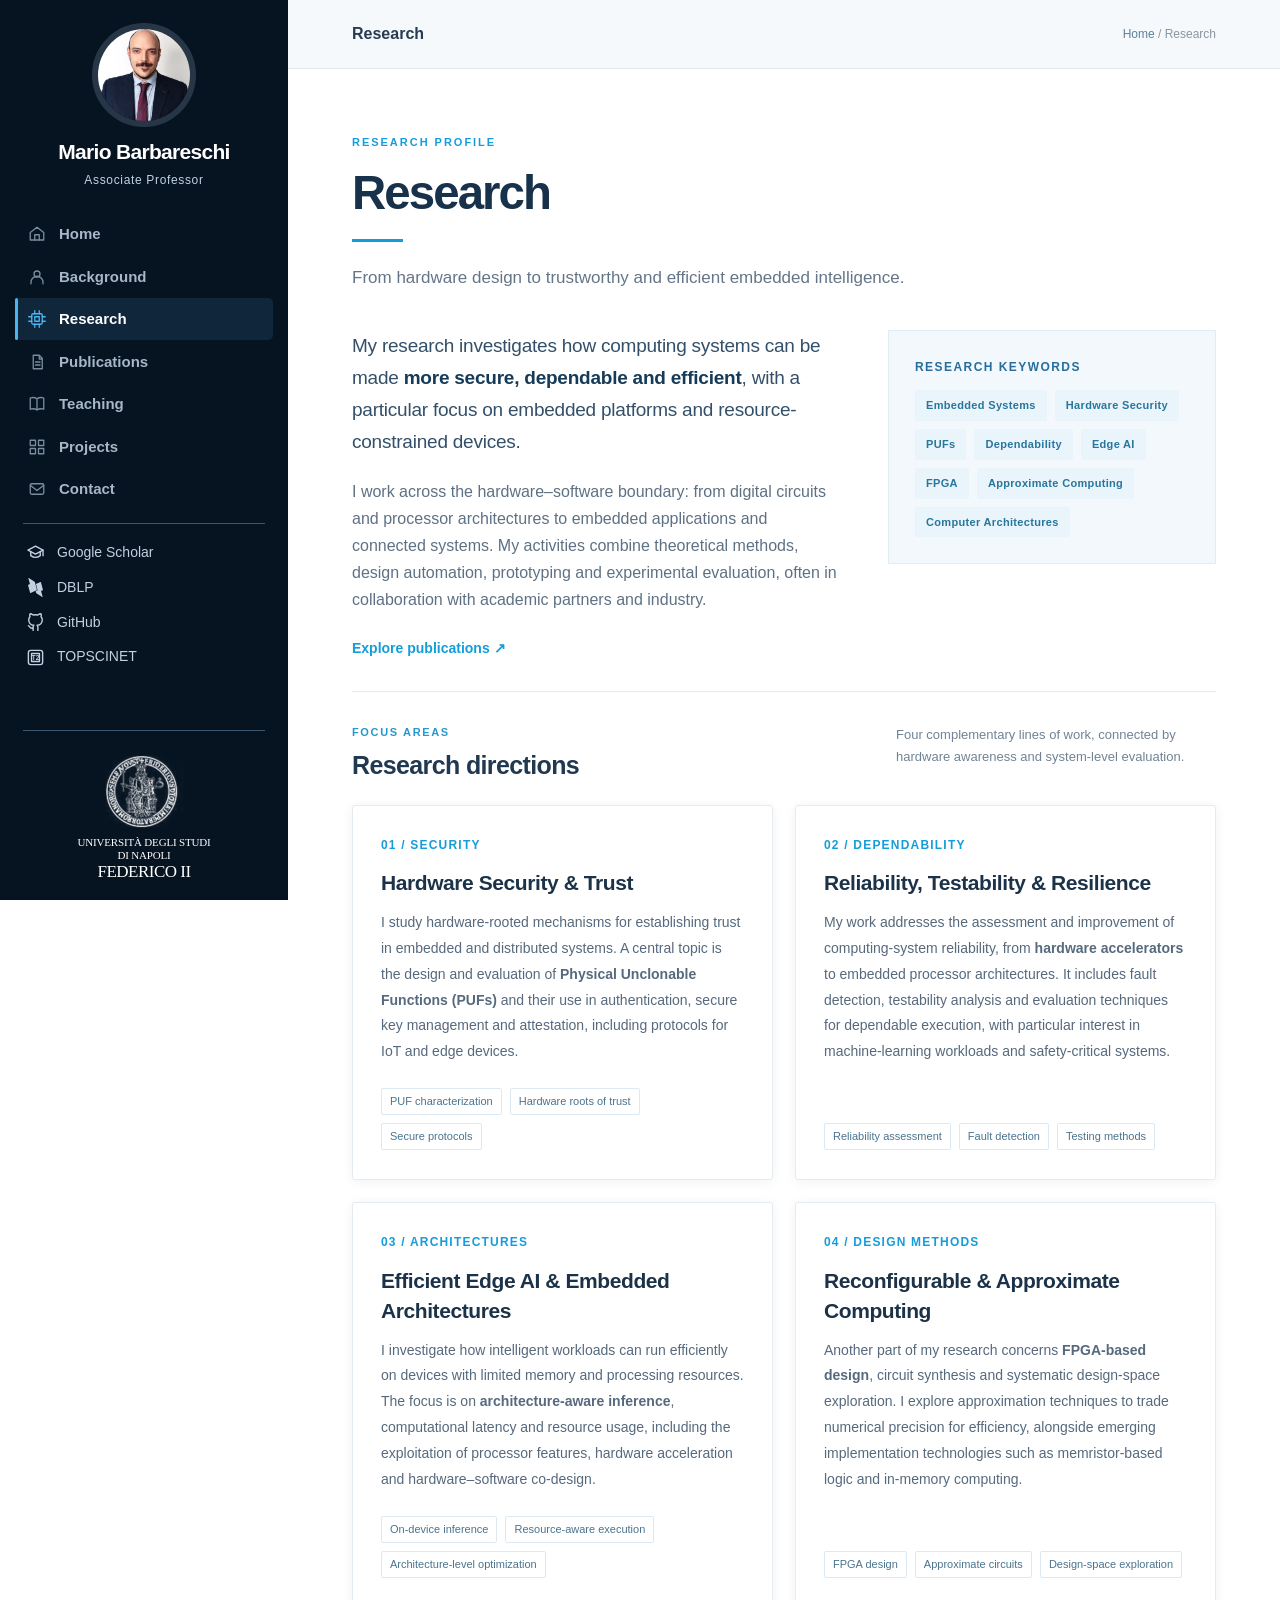
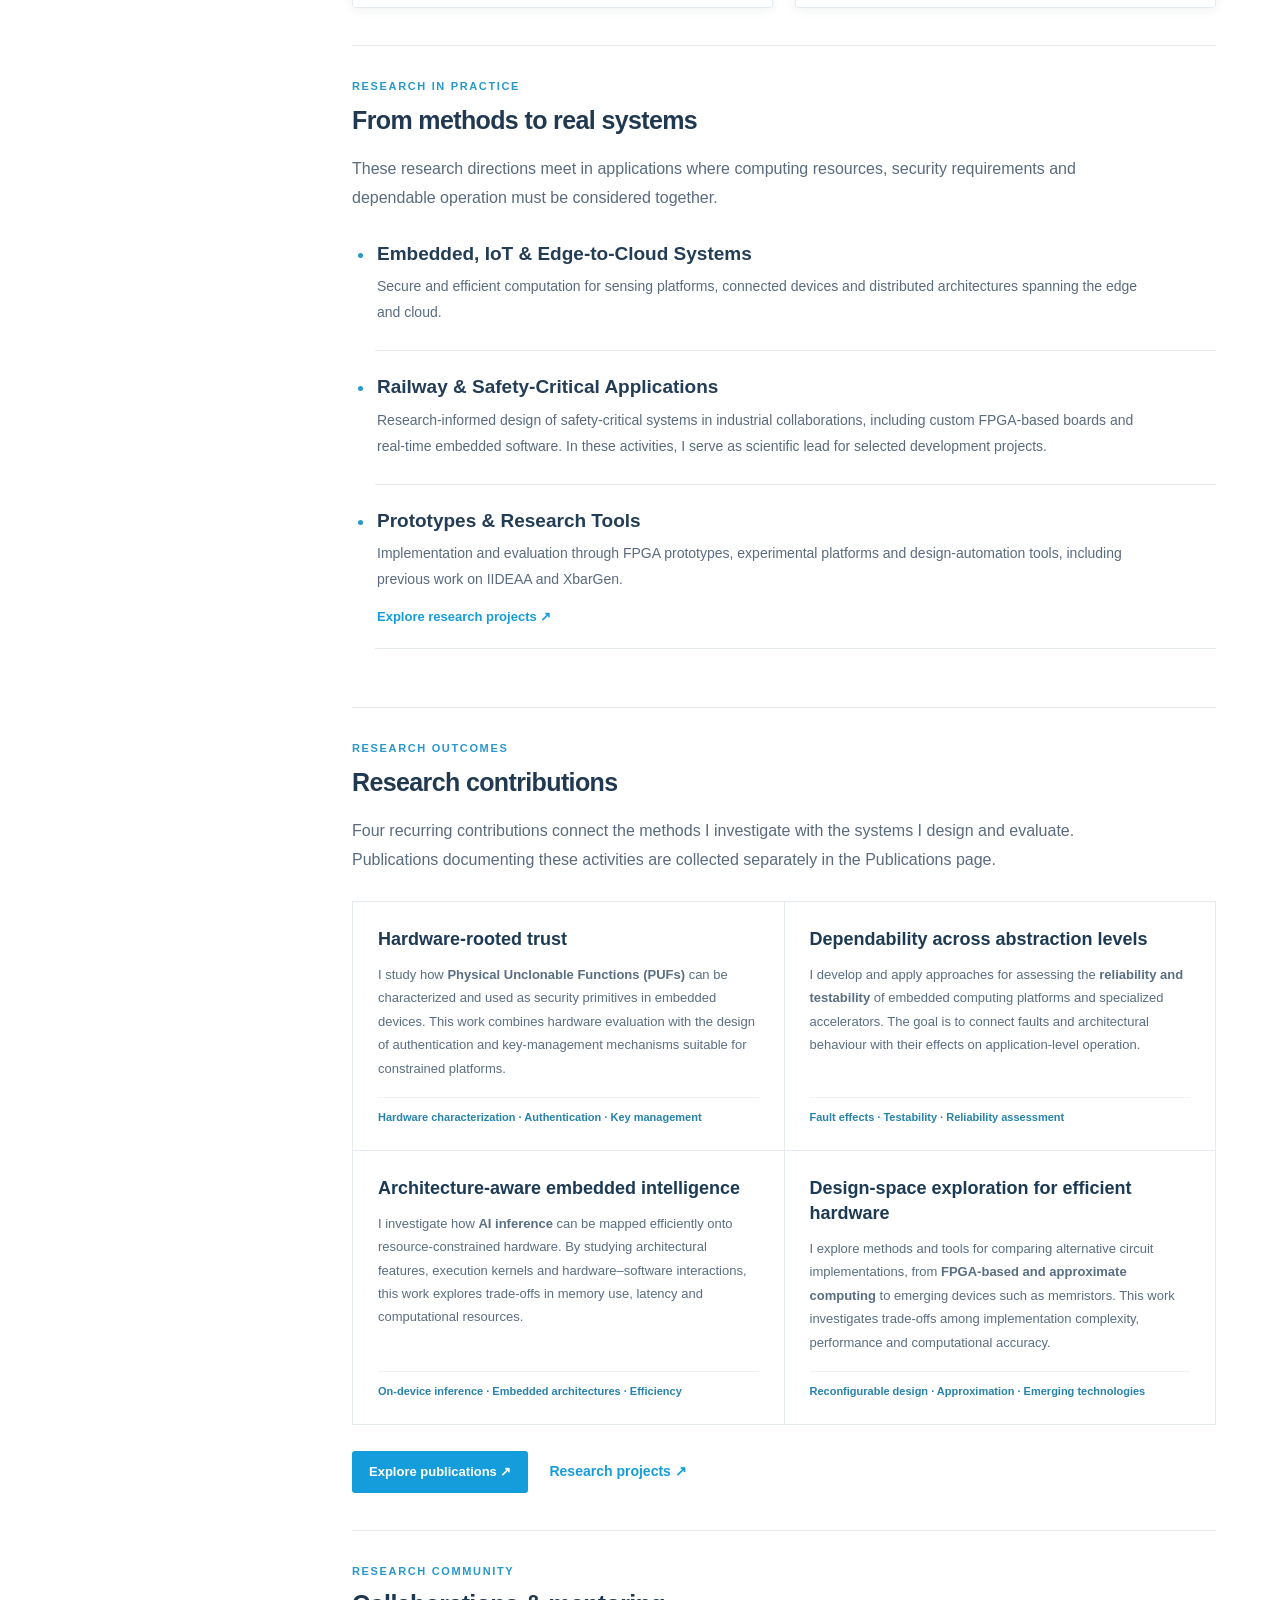
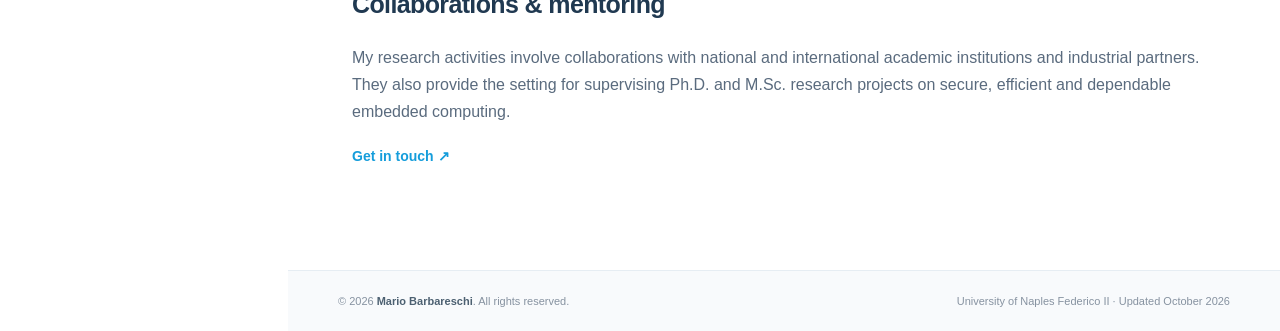
==== site/research.html @ 02cf4fbd "first commit" ====
<!doctype html>
<html lang="en">
<head>
  <meta charset="utf-8">
  <meta name="viewport" content="width=device-width, initial-scale=1">
  <meta name="theme-color" content="#061321">
  <meta name="description" content="Hardware security, dependable computing, edge AI, FPGA and approximate computing research by Mario Barbareschi at the University of Naples Federico II">
  <meta property="og:title" content="Research | Mario Barbareschi">
  <meta property="og:description" content="Hardware security, dependable computing, edge AI, FPGA and approximate computing research by Mario Barbareschi at the University of Naples Federico II">
  <meta property="og:type" content="website">
  <meta property="og:image" content="assets/images/iwasi-hero.webp">
  <title>Research | Mario Barbareschi</title>
  <link rel="icon" href="favicon.svg" type="image/svg+xml">
  <link rel="stylesheet" href="assets/css/site.css">
</head>
<body>
  <aside class="site-sidebar" id="site-sidebar">
      <div class="identity">
        <a class="identity-photo" href="index.html"><img src="assets/images/portrait.webp" alt="Mario Barbareschi" width="118" height="118"></a>
        <a class="identity-name" href="index.html">Mario Barbareschi</a>
        <div class="identity-role">Associate Professor</div>
      </div>
      <nav class="side-nav" aria-label="Main navigation"><a href="index.html"><svg viewBox="0 0 24 24" aria-hidden="true"><path d="m3 10 9-7 9 7v10H3z"/><path d="M9 20v-7h6v7"/></svg><span>Home</span></a>
<a href="background.html"><svg viewBox="0 0 24 24" aria-hidden="true"><circle cx="12" cy="8" r="4"/><path d="M4 21v-2a8 8 0 0 1 16 0v2"/></svg><span>Background</span></a>
<a href="research.html" aria-current="page"><svg viewBox="0 0 24 24" aria-hidden="true"><rect x="5" y="5" width="14" height="14" rx="2"/><path d="M9 9h6v6H9zM9 1v4m6-4v4M9 19v4m6-4v4M1 9h4m-4 6h4m14-6h4m-4 6h4"/></svg><span>Research</span></a>
<a href="publications.html"><svg viewBox="0 0 24 24" aria-hidden="true"><path d="M7 3h8l4 4v14H7zM15 3v5h4M10 12h6M10 16h6"/></svg><span>Publications</span></a>
<a href="teaching.html"><svg viewBox="0 0 24 24" aria-hidden="true"><path d="M12 5c-3-2-6-2-9-1v15c3-1 6-1 9 1 3-2 6-2 9-1V4c-3-1-6-1-9 1zm0 0v15"/></svg><span>Teaching</span></a>
<a href="projects.html"><svg viewBox="0 0 24 24" aria-hidden="true"><rect x="3" y="3" width="7" height="7"/><rect x="14" y="3" width="7" height="7"/><rect x="3" y="14" width="7" height="7"/><rect x="14" y="14" width="7" height="7"/></svg><span>Projects</span></a>
<a href="contact.html"><svg viewBox="0 0 24 24" aria-hidden="true"><rect x="3" y="5" width="18" height="14" rx="2"/><path d="m3 7 9 7 9-7"/></svg><span>Contact</span></a></nav>
      <div class="sidebar-profiles" aria-label="Academic profiles">
        <a href="https://scholar.google.it/citations?user=LVwMRVcAAAAJ&amp;hl=en" target="_blank" rel="noopener noreferrer"><svg viewBox="0 0 24 24" aria-hidden="true"><path d="M2.5 9 12 4l9.5 5-9.5 5-9.5-5Z"/><path d="M6 11v5c3.5 2.5 8.5 2.5 12 0v-5"/><path d="M21.5 9v7"/></svg><span>Google Scholar</span></a>
        <a href="https://dblp.org/pid/134/1019.html" target="_blank" rel="noopener noreferrer"><svg class="dblp-logo" viewBox="0 0 24 24" aria-hidden="true"><path d="M3.075.002c-.096.013-.154.092-.094.31L4.97 7.73 3.1 8.6s-.56.26-.4.85l2.45 9.159s.16.59.72.33l6.169-2.869 1.3-.61s.52-.24.42-.79l-.01-.06-1.13-4.22-.658-2.45-.672-2.49v-.04s-.16-.59-.84-1L3.5.141s-.265-.16-.425-.139zM18.324 5.03a.724.724 0 0 0-.193.06l-5.602 2.6.862 3.2 1.09 4.08.01.06c.05.47-.411.79-.411.79l-1.88.87.5 1.89.04.1c.07.17.28.6.81.91l6.95 4.269s.68.41.52-.17l-1.981-7.4 1.861-.86s.56-.26.4-.85L18.85 5.42s-.116-.452-.526-.39z"/></svg><span>DBLP</span></a>
        <a href="https://github.com/mariobarbareschi" target="_blank" rel="noopener noreferrer"><svg viewBox="0 0 24 24" aria-hidden="true"><path d="M9 19c-4.3 1.5-4.3-2.5-6-3m12 6v-3.9a3.4 3.4 0 0 0-.95-2.65c3.17-.36 6.5-1.56 6.5-7.05A5.5 5.5 0 0 0 19 4.7a5.1 5.1 0 0 0-.1-3.7S17.7.65 15 2.5a13.1 13.1 0 0 0-6 0C6.3.65 5.1 1 5.1 1A5.1 5.1 0 0 0 5 4.7a5.5 5.5 0 0 0-1.55 3.7c0 5.45 3.33 6.69 6.5 7.05A3.4 3.4 0 0 0 9 18.1V22"/></svg><span>GitHub</span></a>
        <a href="https://topscinet.com/scientist_profile/Barbareschi,%20Mario/2013/?stype=single_year" target="_blank" rel="noopener noreferrer"><svg viewBox="0 0 24 24" aria-hidden="true"><rect x="3" y="3" width="18" height="18" rx="3"/><path d="M7 7h10v10H7z"/><text x="12" y="15" font-size="8" font-weight="700" text-anchor="middle" stroke="none" fill="currentColor">T2</text></svg><span>TOPSCINET</span></a>
      </div>
      <div class="sidebar-bottom">
        <a class="unina-brand" href="https://www.unina.it/" target="_blank" rel="noopener noreferrer" aria-label="Università degli Studi di Napoli Federico II — sito ufficiale" title="Università degli Studi di Napoli Federico II">
          <img src="https://upload.wikimedia.org/wikipedia/it/5/5c/University_Federico_II_Logo.svg" alt="Sigillo ufficiale dell'Università Federico II" width="78" height="78" loading="lazy" decoding="async" referrerpolicy="no-referrer" onerror="this.onerror=null;this.src='assets/images/unina-official-seal.png'">
          <span class="unina-wordmark" aria-hidden="true"><span>Università degli Studi</span><span>di Napoli</span><strong>Federico II</strong></span>
        </a>
      </div>
    </aside>
    <button class="mobile-trigger" type="button" aria-label="Open navigation" aria-controls="site-sidebar" aria-expanded="false"><svg viewBox="0 0 24 24" aria-hidden="true"><path d="M4 7h16M4 12h16M4 17h16"/></svg></button><div class="menu-scrim" aria-hidden="true"></div>
  <main class="site-main" id="main"><header class="page-breadcrumb"><strong>Research</strong><span><a href="index.html">Home</a> / Research</span></header>
    <div class="page-layout">
  <div class="page-header">
    <div class="kicker">Research profile</div>
    <h1>Research</h1>
    <span class="title-rule"></span>
    <p class="page-lead">From hardware design to trustworthy and efficient embedded intelligence.</p>
  </div>

  <div class="research-intro">
    <div>
      <p class="research-statement">My research investigates how computing systems can be made <strong>more secure, dependable and efficient</strong>, with a particular focus on embedded platforms and resource-constrained devices.</p>
      <p>I work across the hardware–software boundary: from digital circuits and processor architectures to embedded applications and connected systems. My activities combine theoretical methods, design automation, prototyping and experimental evaluation, often in collaboration with academic partners and industry.</p>
      <a class="accent-link" href="publications.html">Explore publications &#8599;</a>
    </div>
    <aside class="research-aside" aria-label="Research keywords">
      <strong>Research keywords</strong>
      <div class="pill-set">
        <span class="pill">Embedded Systems</span>
        <span class="pill">Hardware Security</span>
        <span class="pill">PUFs</span>
        <span class="pill">Dependability</span>
        <span class="pill">Edge AI</span>
        <span class="pill">FPGA</span>
        <span class="pill">Approximate Computing</span>
        <span class="pill">Computer Architectures</span>
      </div>
    </aside>
  </div>

  <section class="content-section" id="research-directions" aria-labelledby="directions-heading">
    <div class="research-section-heading">
      <div>
        <div class="research-section-kicker">Focus areas</div>
        <h2 id="directions-heading">Research directions</h2>
      </div>
      <p>Four complementary lines of work, connected by hardware awareness and system-level evaluation.</p>
    </div>
    <div class="research-focus">
      <article class="info-card research-detail">
        <div class="card-symbol">01 / Security</div>
        <h3>Hardware Security &amp; Trust</h3>
        <p>I study hardware-rooted mechanisms for establishing trust in embedded and distributed systems. A central topic is the design and evaluation of <strong>Physical Unclonable Functions (PUFs)</strong> and their use in authentication, secure key management and attestation, including protocols for IoT and edge devices.</p>
        <div class="research-keywords" aria-label="Key topics"><span>PUF characterization</span><span>Hardware roots of trust</span><span>Secure protocols</span></div>
      </article>
      <article class="info-card research-detail">
        <div class="card-symbol">02 / Dependability</div>
        <h3>Reliability, Testability &amp; Resilience</h3>
        <p>My work addresses the assessment and improvement of computing-system reliability, from <strong>hardware accelerators</strong> to embedded processor architectures. It includes fault detection, testability analysis and evaluation techniques for dependable execution, with particular interest in machine-learning workloads and safety-critical systems.</p>
        <div class="research-keywords" aria-label="Key topics"><span>Reliability assessment</span><span>Fault detection</span><span>Testing methods</span></div>
      </article>
      <article class="info-card research-detail">
        <div class="card-symbol">03 / Architectures</div>
        <h3>Efficient Edge AI &amp; Embedded Architectures</h3>
        <p>I investigate how intelligent workloads can run efficiently on devices with limited memory and processing resources. The focus is on <strong>architecture-aware inference</strong>, computational latency and resource usage, including the exploitation of processor features, hardware acceleration and hardware–software co-design.</p>
        <div class="research-keywords" aria-label="Key topics"><span>On-device inference</span><span>Resource-aware execution</span><span>Architecture-level optimization</span></div>
      </article>
      <article class="info-card research-detail">
        <div class="card-symbol">04 / Design methods</div>
        <h3>Reconfigurable &amp; Approximate Computing</h3>
        <p>Another part of my research concerns <strong>FPGA-based design</strong>, circuit synthesis and systematic design-space exploration. I explore approximation techniques to trade numerical precision for efficiency, alongside emerging implementation technologies such as memristor-based logic and in-memory computing.</p>
        <div class="research-keywords" aria-label="Key topics"><span>FPGA design</span><span>Approximate circuits</span><span>Design-space exploration</span></div>
      </article>
    </div>
  </section>

  <section class="content-section" id="research-applications" aria-labelledby="applications-heading">
    <div class="research-section-kicker">Research in practice</div>
    <h2 id="applications-heading">From methods to real systems</h2>
    <p class="research-section-lead">These research directions meet in applications where computing resources, security requirements and dependable operation must be considered together.</p>
    <ul class="research-context-grid">
      <li class="research-context-item">
        <div>
          <h3>Embedded, IoT &amp; Edge-to-Cloud Systems</h3>
          <p>Secure and efficient computation for sensing platforms, connected devices and distributed architectures spanning the edge and cloud.</p>
        </div>
      </li>
      <li class="research-context-item">
        <div>
          <h3>Railway &amp; Safety-Critical Applications</h3>
          <p>Research-informed design of safety-critical systems in industrial collaborations, including custom FPGA-based boards and real-time embedded software. In these activities, I serve as scientific lead for selected development projects.</p>
        </div>
      </li>
      <li class="research-context-item">
        <div>
          <h3>Prototypes &amp; Research Tools</h3>
          <p>Implementation and evaluation through FPGA prototypes, experimental platforms and design-automation tools, including previous work on IIDEAA and XbarGen.</p>
          <a class="accent-link" href="projects.html">Explore research projects &#8599;</a>
        </div>
      </li>
    </ul>
  </section>

  <section class="content-section" id="research-contributions" aria-labelledby="contributions-heading">
    <div class="research-section-kicker">Research outcomes</div>
    <h2 id="contributions-heading">Research contributions</h2>
    <p class="research-section-lead">Four recurring contributions connect the methods I investigate with the systems I design and evaluate. Publications documenting these activities are collected separately in the Publications page.</p>
    <div class="research-contributions">
      <article class="research-contribution">
        <h3>Hardware-rooted trust</h3>
        <p>I study how <strong>Physical Unclonable Functions (PUFs)</strong> can be characterized and used as security primitives in embedded devices. This work combines hardware evaluation with the design of authentication and key-management mechanisms suitable for constrained platforms.</p>
        <div class="research-contribution-tags">Hardware characterization · Authentication · Key management</div>
      </article>
      <article class="research-contribution">
        <h3>Dependability across abstraction levels</h3>
        <p>I develop and apply approaches for assessing the <strong>reliability and testability</strong> of embedded computing platforms and specialized accelerators. The goal is to connect faults and architectural behaviour with their effects on application-level operation.</p>
        <div class="research-contribution-tags">Fault effects · Testability · Reliability assessment</div>
      </article>
      <article class="research-contribution">
        <h3>Architecture-aware embedded intelligence</h3>
        <p>I investigate how <strong>AI inference</strong> can be mapped efficiently onto resource-constrained hardware. By studying architectural features, execution kernels and hardware–software interactions, this work explores trade-offs in memory use, latency and computational resources.</p>
        <div class="research-contribution-tags">On-device inference · Embedded architectures · Efficiency</div>
      </article>
      <article class="research-contribution">
        <h3>Design-space exploration for efficient hardware</h3>
        <p>I explore methods and tools for comparing alternative circuit implementations, from <strong>FPGA-based and approximate computing</strong> to emerging devices such as memristors. This work investigates trade-offs among implementation complexity, performance and computational accuracy.</p>
        <div class="research-contribution-tags">Reconfigurable design · Approximation · Emerging technologies</div>
      </article>
    </div>
    <div class="research-actions">
      <a class="outline-button" href="publications.html">Explore publications &#8599;</a>
      <a class="accent-link" href="projects.html">Research projects &#8599;</a>
    </div>
  </section>

  <section class="content-section" id="research-collaboration" aria-labelledby="collaboration-heading">
    <div class="research-section-kicker">Research community</div>
    <h2 id="collaboration-heading">Collaborations &amp; mentoring</h2>
    <p>My research activities involve collaborations with national and international academic institutions and industrial partners. They also provide the setting for supervising Ph.D. and M.Sc. research projects on secure, efficient and dependable embedded computing.</p>
    <a class="accent-link" href="contact.html">Get in touch &#8599;</a>
  </section>
</div><footer class="site-footer"><span>&copy; 2026 <strong>Mario Barbareschi</strong>. All rights reserved.</span><span>University of Naples Federico II &middot; Updated October 2026</span></footer></main>
  <script src="assets/js/site.js" defer></script>
</body>
</html>
---- site/assets/css/site.css ----
/* Mario Barbareschi -- original academic website design inspired by academic sidebar layouts. */
:root{--navy:#061321;--navy2:#0a2033;--blue:#159ddb;--blue2:#4ab6ef;--ink:#203044;--muted:#647184;--line:#e5ebf1;--light:#f6f9fc;--sidebar:288px;--shadow:0 14px 42px rgba(14,40,69,.07)}
*{box-sizing:border-box}
html{scroll-behavior:smooth}
body{margin:0;background:#fff;color:var(--ink);font-family:Arial,Helvetica,sans-serif;font-size:16px;line-height:1.7;-webkit-font-smoothing:antialiased}
a{color:var(--blue);text-decoration:none}
a:hover{color:#0874ae}
button,input,select{font:inherit}
button:focus-visible,a:focus-visible,input:focus-visible,select:focus-visible{outline:3px solid #65c7ff;outline-offset:3px}
img{max-width:100%;display:block}
.site-sidebar{position:fixed;inset:0 auto 0 0;width:var(--sidebar);background:var(--navy);color:#fff;z-index:30;display:flex;flex-direction:column;overflow-y:auto;scrollbar-width:thin;scrollbar-color:#29445e transparent}
.identity{text-align:center;padding:31px 20px 18px}
.identity-photo{display:block;width:118px;height:118px;margin:0 auto 15px;border-radius:50%;overflow:hidden;border:7px solid #263646;transition:border-color .2s ease}
.identity-photo:hover{border-color:#45708d}
.identity-photo img{width:100%;height:100%;object-fit:cover;object-position:center 29%}
.identity-name{display:block;color:#fff;font-size:23px;font-weight:750;letter-spacing:-.7px;line-height:1.24}
.identity-name:hover{color:#fff}
.identity-role{font-size:12px;color:#c0d2e1;letter-spacing:.055em;margin-top:5px}
.socials{display:flex;gap:8px;align-items:center;justify-content:center;margin-top:18px}
.socials a{display:grid;place-items:center;border-radius:50%;width:35px;height:35px;background:#1a2b3e;color:#e5edf5;font-size:11px;font-weight:800;letter-spacing:-.3px;transition:background .18s,color .18s,transform .18s}
.socials a:hover{background:var(--blue);color:#fff;transform:translateY(-2px)}
.side-nav{display:flex;flex-direction:column;padding:17px 15px 22px;gap:2px}
.side-nav a{display:flex;align-items:center;gap:13px;padding:10px 15px;border-radius:5px;color:#a7b7c8;font-size:15px;font-weight:550;transition:color .18s,background .18s}
.side-nav svg{height:18px;width:18px;flex:none;color:#7a8c9f;stroke:currentColor;stroke-linecap:round;stroke-linejoin:round;stroke-width:1.75;fill:none;transition:color .18s}
.side-nav a:hover,.side-nav a[aria-current="page"]{color:white;background:#10263a}
.side-nav a:hover svg,.side-nav a[aria-current="page"] svg{color:var(--blue2)}
.sidebar-bottom{margin-top:auto;text-align:center;padding:15px 16px 20px;font-size:11px;color:#8aa1b7;line-height:1.55;border-top:1px solid #18283a}
.sidebar-bottom strong{font-weight:600;color:#d4dfe9}
.site-main{min-height:100vh;margin-left:var(--sidebar);overflow:hidden}
.mobile-trigger{display:none;position:fixed;top:15px;right:15px;z-index:50;width:46px;height:46px;border:0;border-radius:50%;background:var(--blue);color:white;box-shadow:0 5px 22px #0004;align-items:center;justify-content:center;cursor:pointer}
.mobile-trigger svg{width:24px;height:24px;stroke:currentColor;stroke-width:2;fill:none;stroke-linecap:round}
.menu-scrim{display:none}
/* Landing photo: user-provided identity portrait and conference-inspired illustrative composite. */
.hero{height:100vh;min-height:670px;position:relative;overflow:hidden;background:var(--navy)}
.hero-image{position:absolute;inset:0;width:100%;height:100%;object-fit:cover;object-position:42% 47%;transform:scale(1.001)}
.hero-tint{position:absolute;inset:0;background:linear-gradient(90deg,rgba(2,9,22,.05) 0%,rgba(2,9,22,.05) 39%,rgba(2,10,26,.45) 63%,rgba(2,10,26,.86) 100%)}
.hero-copy{position:absolute;top:50%;right:5.7%;transform:translateY(-43%);width:min(550px,46%);color:#fff;z-index:2}
.hero-overline{display:flex;align-items:center;gap:13px;text-transform:uppercase;font-size:11px;letter-spacing:.19em;color:#d5eaf8;font-weight:700;margin-bottom:19px}
.hero-overline:before{content:"";display:block;width:37px;height:2px;background:var(--blue2)}
.hero h1{font-size:clamp(42px,5.1vw,83px);letter-spacing:-.052em;line-height:1.06;margin:0 0 23px;font-weight:770;text-wrap:balance;text-shadow:0 2px 12px #0003}
.hero-title{font-size:clamp(18px,1.5vw,24px);font-weight:500;line-height:1.5;margin:0 0 12px;color:#fff}
.hero-affiliation{font-size:14px;max-width:400px;color:#c8d8e8;margin:0;line-height:1.75}
/* Institutional links inside the home hero preserve the existing visual treatment. */
.hero-affiliation a{color:inherit;text-decoration:none;text-decoration-color:transparent;text-underline-offset:3px;transition:color .18s ease,text-decoration-color .18s ease}
.hero-affiliation a:hover,.hero-affiliation a:focus-visible{color:#fff;text-decoration:underline;text-decoration-color:#7bd1ff}

.hero-rule{width:43px;height:3px;background:var(--blue);margin:25px 0}
.hero-links{display:flex;align-items:center;gap:27px;flex-wrap:wrap;margin-top:34px}
.hero-link{color:#fff;font-size:13px;font-weight:700;text-transform:uppercase;letter-spacing:.07em;display:inline-flex;align-items:center;gap:10px}
.hero-link:hover{color:#7bd1ff}
.hero-link .arr{color:var(--blue2);font-size:19px}
.hero-credit{position:absolute;bottom:22px;left:29px;color:#e5eaf0aa;font-size:11px;letter-spacing:.02em;z-index:1}
.hero-side-label{position:absolute;bottom:20px;right:28px;color:#c3dcf2ad;font-size:10px;letter-spacing:.17em;font-weight:600;text-transform:uppercase}
/* Inner pages */
.page-breadcrumb{border-bottom:1px solid var(--line);background:var(--light);height:69px;display:flex;align-items:center;justify-content:space-between;padding:0 clamp(30px,5vw,78px);gap:20px}
.page-breadcrumb strong{color:#273b52;font-size:16px}
.page-breadcrumb span{font-size:12px;color:#8a95a3}
.page-breadcrumb a{color:#5b809b}
.page-layout{width:min(1150px,100%);padding:64px clamp(28px,5vw,76px) 100px;margin:auto;min-height:calc(100vh - 155px)}
.kicker{color:var(--blue);font-size:11px;font-weight:800;text-transform:uppercase;letter-spacing:.18em;margin-bottom:14px}
.page-header{margin-bottom:37px}
.page-header h1{font-size:clamp(36px,3.7vw,52px);font-weight:730;color:#17324a;line-height:1.16;letter-spacing:-.04em;margin:0 0 18px}
.title-rule{display:block;width:51px;height:3px;background:var(--blue);margin-bottom:20px}
.page-lead{font-size:17px;color:#657588;line-height:1.85;max-width:850px;margin:0}
.content-section{padding:32px 0 37px;border-top:1px solid var(--line)}
.content-section h2,.subheading{font-size:25px;letter-spacing:-.025em;color:#203951;line-height:1.35;margin:0 0 22px;font-weight:750}
.content-section h3{font-size:19px;color:#233d56;line-height:1.45;margin:0 0 8px}
.content-section p{color:#5a6b7e;margin:0 0 17px}
.content-section:last-child{padding-bottom:0}
.accent-link{display:inline-flex;gap:8px;align-items:center;font-weight:700;font-size:14px}
.accent-link:hover{text-decoration:underline}
.lead-panel{background:#f4f9fd;border-left:4px solid var(--blue);padding:25px 30px;margin-bottom:34px;color:#486177;line-height:1.85}
.lead-panel p{margin:0}
.columns-2{display:grid;grid-template-columns:1fr 1fr;gap:30px}
.columns-3{display:grid;grid-template-columns:repeat(3,1fr);gap:20px}
.info-card{background:#fff;border:1px solid #e5ecf1;padding:26px 25px;box-shadow:0 2px 11px #142d4310;border-radius:3px;transition:transform .2s,box-shadow .2s}
.info-card:hover{transform:translateY(-3px);box-shadow:var(--shadow)}
.info-card .card-symbol{color:var(--blue);font-size:12px;font-weight:800;letter-spacing:.1em;text-transform:uppercase;margin-bottom:13px}
.info-card h3{font-size:20px;margin:0 0 11px;letter-spacing:-.02em;color:#1b3248}
.info-card p{color:#607184;margin:0;font-size:14px;line-height:1.8}
.pill-set{display:flex;gap:8px;flex-wrap:wrap}
.pill{display:inline-flex;padding:6px 11px;background:#eaf4fb;color:#27769c;font-weight:700;font-size:11px;border-radius:2px;letter-spacing:.03em}
.timeline{border-left:2px solid #d7e9f6;padding-left:31px;margin:15px 0 0 8px}
.timeline-item{position:relative;padding:0 0 31px}
.timeline-item:last-child{padding-bottom:0}
.timeline-item:before{content:"";position:absolute;left:-39px;top:4px;width:12px;height:12px;border:2px solid var(--blue);border-radius:50%;background:#fff}
.timeline-item h3{font-size:19px;margin:0 0 4px}
.timeline-item .period{display:inline-block;color:#287cb2;background:#e9f4fb;font-size:12px;padding:3px 9px;font-weight:700;margin:5px 0 8px}
.timeline-item p{font-size:14px;max-width:720px;color:#647589;margin:5px 0}
.grid-head{font-weight:700;color:#253a51;font-size:13px;text-transform:uppercase;letter-spacing:.12em;margin-bottom:15px}
.topic-list{margin:5px 0;padding-left:22px;color:#5b6f82;line-height:2}
.topic-list li::marker{color:var(--blue)}
.research-intro{display:grid;grid-template-columns:1.2fr .8fr;gap:44px;align-items:start;margin-bottom:30px}
.research-intro p{margin:0 0 20px;color:#5e7184}
.research-aside{padding:26px;background:#f3f8fc;border:1px solid #e1edf5}
.research-aside strong{display:block;font-size:12px;letter-spacing:.12em;color:#276e9d;text-transform:uppercase;margin-bottom:13px}
.research-focus{display:grid;grid-template-columns:1fr 1fr;gap:22px}
.research-focus .info-card{padding:29px 28px}
.research-focus .info-card h3{font-size:21px}
.project-item{display:grid;grid-template-columns:115px 1fr 25px;gap:22px;align-items:start;border-bottom:1px solid var(--line);padding:29px 0}
.project-item:first-child{border-top:1px solid var(--line)}
.project-code{width:92px;height:92px;display:grid;place-items:center;background:linear-gradient(145deg,#0b3151,#166795);color:#e0f3ff;font-weight:800;letter-spacing:.075em;font-size:18px;border-radius:3px}
.project-code.alt{background:linear-gradient(145deg,#17364c,#327d79)}
.project-item h2{font-size:22px;color:#1e3750;margin:0 0 5px}
.project-item p{font-size:14px;color:#647487;margin:0 0 11px}
.project-item .project-meta{color:#2690c3;font-size:12px;text-transform:uppercase;letter-spacing:.12em;font-weight:700;margin-bottom:9px}
.project-arrow{font-size:22px;padding-top:18px;color:var(--blue)}
/* Publications */
.publication-controls{display:grid;grid-template-columns:minmax(150px,1fr) 190px 160px;gap:12px;margin-bottom:16px}
.publication-controls input,.publication-controls select{min-width:0;width:100%;border:1px solid #dce6ef;background:#fff;border-radius:3px;padding:12px 14px;font-size:13px;color:#34465a;outline-offset:2px}
.publication-status{color:#7a8999;font-size:12px;margin-bottom:17px;letter-spacing:.02em}
.publication-list{display:flex;flex-direction:column;border-top:1px solid var(--line)}
.paper-item{border-bottom:1px solid var(--line);padding:22px 0;display:grid;grid-template-columns:68px 1fr;gap:18px}
.paper-year{font-weight:800;color:#2c8fba;font-size:15px;padding-top:2px}
.paper-content h3{font-size:17px;line-height:1.48;color:#243b53;margin:0 0 6px;letter-spacing:-.01em;font-weight:720}
.paper-content h3 a{color:inherit}
.paper-content h3 a:hover{color:var(--blue)}
.paper-authors{font-size:12px;color:#728293;margin:0 0 3px}
.paper-venue{font-size:12px;color:#46627b;margin:0}
.paper-badge{color:#1785b8;font-weight:700}
.no-results{display:none;color:#66788a;padding:25px 0}
.pub-footer{display:flex;align-items:center;gap:18px;flex-wrap:wrap;padding-top:25px}
.outline-button{display:inline-flex;gap:10px;align-items:center;background:var(--blue);color:white;padding:10px 17px;border-radius:3px;font-size:13px;font-weight:700;transition:background .2s}
.outline-button:hover{background:#087aae;color:white}
.simple-cards{display:grid;grid-template-columns:1fr 1fr;gap:22px}
.simple-cards .info-card{min-height:190px}
.contact-boxes{display:grid;grid-template-columns:1fr 1fr;gap:24px;margin:25px 0 35px}
.contact-box{padding:27px;border:1px solid #e5edf4;display:flex;gap:18px;align-items:flex-start}
.contact-box .circle-icon{width:42px;height:42px;background:#e8f5fc;color:#1396cf;display:grid;place-items:center;border-radius:50%;flex:none;font-size:17px}
.contact-box h3{font-size:17px;margin:0 0 4px;color:#20374e}
.contact-box p{font-size:14px;margin:0;color:#627387;line-height:1.8}
.contact-box a{overflow-wrap:anywhere}
.contact-box .contact-fingerprint{display:block;margin-top:6px;color:#7c8b9b;font-size:11px;line-height:1.55;overflow-wrap:anywhere}
.contact-box .contact-fingerprint code{font-family:ui-monospace,SFMono-Regular,Menlo,Consolas,monospace;font-size:10px;word-break:break-word}
.note{font-size:13px;color:#8190a0;margin-top:20px}
.site-footer{border-top:1px solid #e6edf3;background:#f8fafc;padding:21px 50px;color:#8692a0;font-size:11px;display:flex;justify-content:space-between;gap:20px;flex-wrap:wrap}
.site-footer strong{color:#4c6071}
@media(max-width:1300px){.hero-copy{right:4%;width:49%}.hero h1{font-size:clamp(43px,5vw,70px)}}
@media(max-width:1100px){:root{--sidebar:260px}.hero-copy{right:3%;width:54%}.hero-tint{background:linear-gradient(90deg,rgba(2,9,22,.09),rgba(2,10,26,.3) 47%,rgba(2,10,26,.85))}.research-intro{grid-template-columns:1fr}.page-layout{padding-left:36px;padding-right:36px}}
@media(max-width:930px){.site-sidebar{width:288px;transform:translateX(-101%);transition:transform .24s ease;box-shadow:7px 0 25px #0003}.site-sidebar.open{transform:translateX(0)}.site-main{margin-left:0}.mobile-trigger{display:flex}.menu-scrim.active{display:block;position:fixed;inset:0;z-index:25;background:#06101b9c}.hero-copy{right:6%;width:48%}.page-breadcrumb{padding-right:80px}}
@media(max-width:650px){.hero{min-height:620px;height:100svh}.hero-image{object-position:41% 20%}.hero-tint{background:linear-gradient(180deg,rgba(4,12,27,.04) 0%,rgba(4,12,27,.15) 28%,rgba(4,12,27,.67) 65%,rgba(4,12,27,.94) 100%)}.hero-copy{left:25px;right:25px;bottom:65px;top:auto;transform:none;width:auto}.hero h1{font-size:clamp(39px,10.5vw,60px);margin-bottom:13px}.hero-overline{font-size:10px;margin-bottom:13px}.hero-title{font-size:17px}.hero-affiliation{font-size:12px;max-width:350px}.hero-rule{margin:16px 0}.hero-links{margin-top:19px;gap:24px}.hero-credit{bottom:15px;left:24px;font-size:10px}.hero-side-label{display:none}.page-layout{padding:38px 23px 65px}.page-breadcrumb{height:58px;padding:0 75px 0 23px}.page-header{margin-bottom:29px}.page-header h1{font-size:38px}.page-lead{font-size:15px;line-height:1.75}.columns-2,.columns-3,.research-focus,.simple-cards,.contact-boxes{grid-template-columns:1fr}.research-intro{gap:14px}.publication-controls{grid-template-columns:1fr 1fr}.publication-controls input{grid-column:1/-1}.paper-item{grid-template-columns:50px 1fr;gap:8px}.paper-content h3{font-size:16px}.content-section{padding:28px 0}.project-item{grid-template-columns:63px 1fr 13px;gap:11px}.project-code{width:57px;height:57px;font-size:12px}.project-item h2{font-size:20px}.site-footer{padding:20px 24px}.contact-box{padding:19px}}
@media(prefers-reduced-motion:reduce){*,*:before,*:after{scroll-behavior:auto!important;transition:none!important;animation:none!important}}
[hidden]{display:none!important}
.sr-only{position:absolute!important;width:1px;height:1px;padding:0;margin:-1px;overflow:hidden;clip:rect(0,0,0,0);white-space:nowrap;border:0}
@media(max-width:650px){.hero-image{object-position:29% 20%}}

/* Background: section labels group degrees and qualifications without altering the shared timeline style. */
.content-section .timeline-group-title{font-size:15px;letter-spacing:.075em;text-transform:uppercase;font-weight:800;color:#43627d;margin:9px 0 22px}
.content-section .timeline-group-title.after-timeline{margin-top:35px}

/* Research page: focused editorial content with stable contributions and research areas. */
.research-statement{font-size:19px;line-height:1.68;color:#334f69!important;letter-spacing:-.012em}
.research-statement strong{color:#163b58}
.research-section-heading{display:flex;align-items:start;justify-content:space-between;gap:36px;margin-bottom:22px}
.research-section-heading h2{margin-bottom:0}
.research-section-heading p{max-width:320px;font-size:13px;line-height:1.7;margin:0;color:#718395}
.research-section-kicker{color:#2798cd;font-size:11px;line-height:1.5;text-transform:uppercase;font-weight:800;letter-spacing:.15em;margin-bottom:9px}
.research-section-lead{max-width:795px;margin:-4px 0 26px!important;line-height:1.8}
.research-detail{display:flex;flex-direction:column}
.research-focus .research-detail p{font-size:14px;line-height:1.85;color:#56697d}
.research-keywords{display:flex;align-items:flex-end;gap:8px;flex-wrap:wrap;margin-top:auto;padding-top:23px}
.research-keywords span{border:1px solid #dce9f2;color:#4a748e;padding:4px 8px;font-size:11px;line-height:1.55;border-radius:2px}
.research-context-grid{list-style:disc outside;padding-left:23px;margin:0}
.research-context-item{display:list-item;padding:0 0 19px 2px;margin:0 0 21px;border-bottom:1px solid var(--line)}
.research-context-item::marker{color:#2998c8;font-size:18px}
.research-context-item h3{margin-bottom:7px}
.research-context-item p{max-width:785px;font-size:14px;line-height:1.85;margin-bottom:5px}
.research-context-item .accent-link{font-size:13px;margin-top:8px}
/* Stable research contributions: methods and outcomes, independent of changing publication lists. */
.research-contributions{display:grid;grid-template-columns:repeat(2,minmax(0,1fr));border-top:1px solid var(--line);border-left:1px solid var(--line)}
.research-contribution{padding:25px 25px 23px;border-right:1px solid var(--line);border-bottom:1px solid var(--line);min-width:0;display:flex;flex-direction:column}
.research-contribution h3{font-size:18px;line-height:1.4;margin:0 0 11px;color:#1c3a54}
.research-contribution p{font-size:13px;line-height:1.8;color:#5a6e82;margin:0 0 17px;flex:1}
.research-contribution-tags{font-size:11px;line-height:1.6;color:#2783ae;font-weight:700;border-top:1px solid #eef2f6;padding-top:11px}
.research-actions{display:flex;align-items:center;gap:21px;flex-wrap:wrap;margin-top:26px}
@media(max-width:800px){.research-section-heading{flex-direction:column;gap:9px}.research-section-heading p{max-width:570px}}
@media(max-width:650px){.research-statement{font-size:17px}.research-focus .research-detail{padding:24px}.research-contributions{grid-template-columns:1fr}.research-context-grid{padding-left:19px}.research-contribution{padding:21px}.research-context-item h3{font-size:17px}.research-contribution h3{font-size:17px}}


/* Internal pages use Fade + Slide; navigating away from the homepage uses
   a cinematic bottom-to-top reveal. The sidebar does not animate. The special
   treatment is only applied to the outgoing home, never to ordinary inner pages. */
@view-transition { navigation: auto; }
.site-sidebar { view-transition-name: fixed-sidebar; }
.site-main { view-transition-name: page-content; }
/* A distinct native snapshot for the photo-led homepage allows a one-way
   transition without affecting page-to-page navigation or return to Home. */
.home-page .site-main { view-transition-name: home-hero; }
.side-nav { position: relative; }
.nav-active-indicator {
  position: absolute;
  top: 0;
  left: 15px;
  width: 3px;
  height: 43px;
  border-radius: 4px;
  background: var(--blue2);
  pointer-events: none;
  z-index: 1;
  view-transition-name: active-indicator;
  transition: top 280ms cubic-bezier(.2,.8,.2,1), height 280ms ease;
}
@keyframes mb-page-out {
  to { opacity: 0; transform: translateY(-7px); }
}
@keyframes mb-page-in {
  from { opacity: 0; transform: translateY(12px); }
  to { opacity: 1; transform: translateY(0); }
}
/* The hero recedes upward, uncovering the destination from the bottom. */
@keyframes mb-home-reveal {
  0%   { clip-path: inset(0 0 0 0); transform: scale(1); filter: brightness(1); }
  45%  { filter: brightness(.91); }
  100% { clip-path: inset(0 0 100% 0); transform: scale(1.016); filter: brightness(.86); }
}
/* Static HTML / browsers without cross-document View Transitions: a soft
   neutral curtain replaces the old snapshot while loading the next page. */
@keyframes mb-home-curtain {
  from { transform: translateY(100%); }
  to   { transform: translateY(0); }
}
@keyframes mb-home-slow-zoom {
  to { transform: scale(1.035); }
}
@keyframes mb-hero-settle {
  from { transform: scale(1.025); }
  to { transform: scale(1.001); }
}
/* Root and sidebar do not crossfade; only the content changes. */
::view-transition-old(root),
::view-transition-new(root),
::view-transition-old(fixed-sidebar),
::view-transition-new(fixed-sidebar) { animation: none; }
::view-transition-old(page-content) {
  animation: 145ms ease-in both mb-page-out;
}
/* Only an outgoing Home has this snapshot name; hence the cinematic wipe
   never runs when moving among Background, Research, Publications, etc. */
/* Stack the outgoing photograph above the incoming document; without this,
   the new snapshot could obscure the intended reveal. */
::view-transition-group(page-content) { z-index: 2; }
::view-transition-group(home-hero) { z-index: 8; }
::view-transition-group(fixed-sidebar) { z-index: 12; }
::view-transition-group(active-indicator) { z-index: 13; }
::view-transition-old(home-hero) {
  animation: 540ms cubic-bezier(.70,0,.23,1) both mb-home-reveal;
  z-index: 3; /* On top of the new page so the wipe actually reveals it. */
}
::view-transition-new(home-hero) {
  animation: 300ms cubic-bezier(.22,1,.36,1) both mb-page-in;
}
::view-transition-new(page-content) {
  animation: 300ms cubic-bezier(.22,1,.36,1) both mb-page-in;
}
::view-transition-old(active-indicator),
::view-transition-new(active-indicator) {
  animation-duration: 285ms;
  animation-timing-function: cubic-bezier(.22,1,.36,1);
}
/* Fallback for local file:// preview and browsers lacking native support. */
.page-leaving .site-main { animation: 150ms ease-in both mb-page-out; }
/* Leaving Home is a curtain reveal, not the usual 150 ms fade. */
.home-page.page-leaving .site-main { animation: none; }
.home-page.page-leaving .hero-image {
  animation: 550ms ease-out both mb-home-slow-zoom;
}
.home-page.page-leaving .site-main::after {
  content: "";
  position: fixed;
  inset: 0 0 0 var(--sidebar);
  z-index: 12;
  pointer-events: none;
  background: linear-gradient(180deg, #eef5fa, #f9fbfe);
  box-shadow: 0 -12px 35px rgba(5,27,48,.14);
  animation: 540ms cubic-bezier(.70,0,.23,1) both mb-home-curtain;
}
@media (max-width: 930px) {
  .home-page.page-leaving .site-main::after { left: 0; }
}
.page-entering .site-main { animation: 300ms cubic-bezier(.22,1,.36,1) both mb-page-in; }
.hero-image { animation: 2.8s ease-out both mb-hero-settle; }
@media (prefers-reduced-motion: reduce) {
  ::view-transition-old(root), ::view-transition-new(root),
  ::view-transition-old(page-content), ::view-transition-new(page-content),
  ::view-transition-old(home-hero), ::view-transition-new(home-hero),
  ::view-transition-old(fixed-sidebar), ::view-transition-new(fixed-sidebar),
  ::view-transition-old(active-indicator), ::view-transition-new(active-indicator) {
    animation: none !important;
  }
  .page-leaving .site-main, .page-entering .site-main, .hero-image,
  .home-page.page-leaving .hero-image, .home-page.page-leaving .site-main::after {
    animation: none !important;
  }
  .home-page.page-leaving .site-main::after { content: none !important; }
}

/* Teaching - curated course portfolio */
.teaching-section-head{display:flex;align-items:flex-end;justify-content:space-between;gap:20px;margin-bottom:15px}
.teaching-section-head h2{margin-bottom:0}
.course-year{white-space:nowrap;color:#187bb2;background:#eaf5fc;border:1px solid #dcecf7;padding:8px 12px;font-size:12px;font-weight:750;letter-spacing:.045em}
.teaching-course-list{border-top:1px solid var(--line)}
.course-entry{padding:23px 0 26px;border-bottom:1px solid var(--line)}
.course-entry-featured{padding:28px 30px;background:#f7fbfe;border:1px solid #dceaf5;border-left:3px solid var(--blue)}
.course-entry h3{font-size:21px;margin:11px 0 9px;line-height:1.3;color:#1c3852;letter-spacing:-.015em}
.course-entry p{font-size:14px;line-height:1.85;margin:0 0 12px;max-width:800px}
.course-meta{display:flex;align-items:center;gap:12px;flex-wrap:wrap;font-size:11px;color:#718295;font-weight:650;letter-spacing:.035em}
.course-level{color:#1c81b6;text-transform:uppercase;font-size:11px;font-weight:780;letter-spacing:.085em}
.course-translation{font-size:16px;font-weight:450;color:#637b8e}
.course-footnote{margin:13px 0 0!important;color:#77899a!important;font-size:12px;line-height:1.65}
@media(max-width:650px){.teaching-section-head{align-items:flex-start;flex-direction:column;gap:5px}.course-entry-featured{padding:20px}.course-entry h3{font-size:19px}.course-translation{display:block;margin-top:3px}.columns-3{grid-template-columns:1fr}}

/* 2026/27 Teaching cards */
.current-course-grid{display:grid;grid-template-columns:repeat(3,minmax(0,1fr));gap:16px;align-items:stretch}
.current-course-grid .course-entry-featured{display:flex;flex-direction:column;min-width:0;padding:24px 22px}
.current-course-grid .course-entry h3{font-size:19px;line-height:1.32}
.current-course-grid .course-entry p{margin-top:auto;margin-bottom:0}
.current-course-grid .course-translation{display:block;font-size:13px;margin-top:5px;line-height:1.55}
@media(max-width:980px){.current-course-grid{grid-template-columns:1fr 1fr}}
@media(max-width:650px){.current-course-grid{grid-template-columns:1fr}.current-course-grid .course-entry-featured{padding:23px 21px}}


/* Teaching gallery: Nima-inspired visual catalogue with accessible on-page course details. */
.teaching-layout { max-width: 1260px; }
.teaching-gallery-heading { display:flex;align-items:end;justify-content:space-between;gap:30px;margin-bottom:27px; }
.teaching-gallery-heading h2{margin:0;}
.teaching-gallery-heading p {max-width:320px;margin:0;color:#728295;font-size:13px;line-height:1.8;}
.teaching-gallery { display:grid;grid-template-columns:repeat(3,minmax(0,1fr));gap:24px;align-items:stretch; }
.teaching-card {min-width:0;}
.teaching-card-button { display:flex; flex-direction:column; padding:0; background:#fff; border:1px solid #e1e9f0; box-shadow:0 5px 20px #172b4010; border-radius:4px; width:100%;height:100%;color:inherit;cursor:pointer;text-align:left;transition:box-shadow .25s ease,transform .25s ease,border-color .25s ease;overflow:hidden; }
.teaching-card-button:hover{ transform:translateY(-4px); box-shadow:0 14px 34px #152e491e; border-color:#c6e0f0; }
.teaching-card-button:focus-visible { outline:3px solid var(--blue); outline-offset:3px; }
.teaching-card-text { padding:23px 22px 19px;min-height:114px;display:flex;flex-direction:column;justify-content:flex-start; }
.teaching-card-category{display:block;color:#278bbd;font-size:10px;line-height:1.5;letter-spacing:.12em;text-transform:uppercase;font-weight:800;margin-bottom:9px;}
.teaching-card-text h3{font-size:18px;line-height:1.35;letter-spacing:-.02em;color:#1c344a;margin:0;font-weight:740;}
.teaching-card-subtitle{color:#5c7185;font-size:12px;line-height:1.5;margin:7px 0 0;font-weight:550;}
.teaching-card-image{width:100%;aspect-ratio:1.65;overflow:hidden;background:#102d4c;display:block;}
.teaching-card-image img {width:100%;height:100%;object-fit:cover;transition:transform .55s cubic-bezier(.16,.6,.24,1);}
.teaching-card-button:hover .teaching-card-image img{transform:scale(1.045);}
.teaching-card-bottom{display:flex;justify-content:space-between;align-items:center;gap:12px;padding:17px 22px 20px;width:100%;}
.teaching-card-years{font-size:13px;font-weight:700;color:#586f83;}
.teaching-card-more{display:grid;place-items:center;width:30px;height:30px;border:1px solid #d4eaf7;color:var(--blue);border-radius:50%;font-size:17px;flex:none;}
.teaching-card-button:hover .teaching-card-more{color:#fff;background:var(--blue);border-color:var(--blue);}
.course-gallery-footnote{font-size:12px!important;color:#8292a0!important;margin:21px 0 0!important;}
.course-dialog {border:0;border-radius:6px;box-shadow:0 25px 100px #09182655;padding:0;max-width:min(860px,calc(100% - 36px));width:860px;max-height:min(90svh,850px);overflow:auto;background:#fff;color:var(--ink);}
.course-dialog::backdrop {background:rgba(5,19,34,.74);backdrop-filter:blur(5px);}
.course-dialog[open] {animation:mb-dialog-in .22s ease-out both;}
@keyframes mb-dialog-in {from{opacity:0;transform:translateY(12px) scale(.986)}to{opacity:1;transform:none}}
.course-dialog-shell {position:relative;}
.course-dialog-close {position:sticky;top:13px;float:right;margin:13px 13px -62px 0;z-index:2;border:0;cursor:pointer;background:#fff;color:#284862;box-shadow:0 2px 20px #0002;border-radius:50%;width:40px;height:40px;display:grid;place-items:center;font-size:29px;line-height:1;}
.course-dialog-close:hover{background:#eef7fc;}
.course-dialog-visual {height:220px;width:100%;overflow:hidden;background:#142d48;}
.course-dialog-visual img {width:100%;height:100%;object-fit:cover;}
.course-dialog-content {padding:29px clamp(24px,5vw,48px) 37px;}
.course-dialog-content h2 {font-size:clamp(24px,3.2vw,33px);line-height:1.25;letter-spacing:-.03em;color:#1c374f;margin:0 0 12px;}
.course-dialog-content h3 {font-size:16px;margin:21px 0 8px;color:#24435a;}
.course-dialog-content p {font-size:14px;color:#5e7082;line-height:1.75;margin:0 0 13px;}
.course-dialog-period strong{color:#1f455f;}
.course-dialog-content ul {margin:0 0 18px;padding-left:21px;color:#5d7183;font-size:14px;line-height:1.9;}
.course-dialog-content li::marker {color:var(--blue);}
.course-dialog-content .course-detail-note {font-size:12px;background:#f6f9fc;padding:12px 15px;color:#718396;}
.course-dialog-links {display:flex;flex-wrap:wrap;align-items:center;gap:16px;}
.course-dialog-links .syllabus-note{font-size:12px;color:#8391a0;margin:0;max-width:330px;}
@media(max-width:1180px) {.teaching-gallery{grid-template-columns:repeat(2,minmax(0,1fr));}}
@media(max-width:650px) {.teaching-gallery{grid-template-columns:1fr;gap:18px;}.teaching-gallery-heading{display:block;}.teaching-gallery-heading p{margin-top:12px;}.teaching-card-text{min-height:0;padding:19px 19px 16px;}.teaching-card-image{aspect-ratio:1.85;}.teaching-card-bottom{padding:15px 19px;}.course-dialog-visual{height:160px;}.course-dialog-content{padding:25px 22px 30px;}.course-dialog{max-height:88svh;}}
@media(prefers-reduced-motion:reduce){.teaching-card-button,.teaching-card-image img,.course-dialog[open]{transition:none!important;animation:none!important;}}

/* Course source links and long syllabus modal readability */
.course-dialog-content { overflow-wrap:anywhere; }
.course-dialog-content .course-dialog-links { display:flex; flex-wrap:wrap; gap:.65rem; align-items:center; margin-top:1.25rem; }
.course-dialog-content .course-detail-note { font-size:.88rem; color:#6b7585; border-left:3px solid #c9d9e7; padding-left:.75rem; }
.course-dialog-content ul { margin-bottom:1.25rem; }

/* Distinct academic-degree and Ph.D. galleries; anchor navigation is accessible without JS. */
.teaching-shortcuts {display:flex;gap:10px;flex-wrap:wrap;margin:0 0 12px;}
.teaching-shortcuts a {display:inline-flex;align-items:center;gap:11px;padding:11px 16px;border:1px solid #d8e5ee;border-radius:4px;color:#28516b;font-size:12px;font-weight:750;text-decoration:none;transition:background .2s ease,border-color .2s ease,color .2s ease;}
.teaching-shortcuts a:hover,.teaching-shortcuts a:focus-visible {background:#eaf6fc;border-color:#9bcde7;color:#0875ac;}
.teaching-shortcuts a span{font-size:16px;color:#2093c7;}
#degree-courses,#phd-courses{scroll-margin-top:50px;}
.phd-course-section{padding-top:44px;}
.phd-teaching-gallery .teaching-card-text{min-height:132px;}
@media(max-width:650px){.teaching-shortcuts{gap:8px;margin-top:3px}.teaching-shortcuts a{padding:10px 13px;font-size:11px}.phd-course-section{padding-top:32px}.phd-teaching-gallery .teaching-card-text{min-height:0}}
@media(prefers-reduced-motion:reduce){.teaching-shortcuts a{transition:none}}


/* Teaching Moments: end-of-course photographic journal */
.teaching-moments { scroll-margin-top:50px; }
.moments-gallery { display:grid; grid-template-columns:repeat(2,minmax(0,1fr)); gap:13px; }
.moment-photo { position:relative; display:block; width:100%; overflow:hidden; border:0; border-radius:3px; background:#152e46; padding:0; cursor:zoom-in; aspect-ratio:2.05; }
.moment-photo.featured-moment { grid-column:1/-1; aspect-ratio:3.5; }
.moment-photo img {position:absolute;inset:0;display:block;width:100%;height:100%;object-fit:cover;object-position:center 62%; transition:transform .4s ease,filter .3s ease;}
.moment-photo.featured-moment img{ object-position:center 55%; }
.moment-photo:hover img{ transform:scale(1.03);filter:brightness(.91); }
.moment-photo:focus-visible{outline:3px solid var(--blue);outline-offset:3px;}
.moment-zoom{position:absolute;bottom:13px;right:13px;display:grid;place-items:center;width:33px;height:33px;background:#0b2538b8;color:#fff;border:1px solid #ffffff70;border-radius:50%;font-size:20px;line-height:1;pointer-events:none;}
.moments-lightbox{border:0;padding:0;margin:auto;max-width:calc(100vw - 36px);width:min(1260px,calc(100vw - 36px));max-height:calc(100dvh - 24px);background:transparent;color:#fff;overflow:visible;}
.moments-lightbox::backdrop{background:rgba(2,10,20,.94);backdrop-filter:blur(6px)}
.moments-lightbox-inner{display:grid;grid-template-columns:54px minmax(0,1fr) 54px;align-items:center;gap:8px;position:relative;}
.moments-lightbox figure{margin:0;min-width:0;text-align:center;}
.moments-lightbox figure img{max-width:100%;max-height:calc(100dvh - 120px);width:auto;height:auto;object-fit:contain;display:block;margin:auto;background:#061321;box-shadow:0 14px 60px #0008;}
.moments-lightbox figcaption{display:flex;justify-content:space-between;align-items:center;gap:12px;font-size:12px;color:#d8e5ed;padding:13px 0;letter-spacing:.035em;}
.moments-arrow,.moments-close{border:1px solid #ffffff55;background:#0d2536d9;color:white;cursor:pointer;display:grid;place-items:center;transition:background .2s ease;}
.moments-arrow{border-radius:50%;width:44px;height:44px;font-size:32px;line-height:1;}
.moments-arrow:hover,.moments-close:hover{background:#1878b5;}
.moments-close{position:absolute;right:58px;top:-16px;z-index:3;border-radius:50%;font-size:24px;width:40px;height:40px;}
.moments-lightbox button:focus-visible{outline:3px solid #65c3ff;outline-offset:3px;}
@media(max-width:1100px){.moments-gallery{grid-template-columns:repeat(2,minmax(0,1fr));}.moment-photo.featured-moment{aspect-ratio:3.2;}}
@media(max-width:650px){.moments-gallery{gap:10px}.moment-photo.featured-moment{aspect-ratio:2.3}.moment-photo:not(.featured-moment){aspect-ratio:1.45}.moments-lightbox-inner{grid-template-columns:36px minmax(0,1fr) 36px;gap:3px}.moments-arrow{width:33px;height:33px;font-size:26px}.moments-close{right:38px;top:-8px}.moments-lightbox figcaption{font-size:11px}.moments-lightbox figure img{max-height:calc(100dvh - 105px)}}
@media(prefers-reduced-motion:reduce){.moment-photo img,.moments-arrow,.moments-close{transition:none!important}}

/* Fine-tuned image framing: preserve complete class groups on small screens. */
.moment-photo:not(.featured-moment) { aspect-ratio:3.02; }
.moment-photo.featured-moment { aspect-ratio:2.95; }
.moment-photo img, .moment-photo.featured-moment img { object-position:center center; }
@media (max-width:650px) {
  .moments-gallery { grid-template-columns:minmax(0,1fr); }
  .moment-photo.featured-moment, .moment-photo:not(.featured-moment) { grid-column:1; aspect-ratio:2.5; }
  .moment-photo img, .moment-photo.featured-moment img { object-fit:contain; object-position:center center; }
}

/* Fine-tuned image framing: preserve complete class groups on small screens. */
.moment-photo:not(.featured-moment) { aspect-ratio:3.02; }
.moment-photo.featured-moment { aspect-ratio:2.95; }
.moment-photo img, .moment-photo.featured-moment img { object-position:center center; }
@media (max-width:650px) {
  .moments-gallery { grid-template-columns:minmax(0,1fr); }
  .moment-photo.featured-moment, .moment-photo:not(.featured-moment) { grid-column:1; aspect-ratio:2.5; }
  .moment-photo img, .moment-photo.featured-moment img { object-fit:contain; object-position:center center; }
}

/* Projects catalogue - blue-line visual identity */
.project-page .project-section-heading{margin-bottom:22px}
.project-page .project-section-heading h2{margin-bottom:8px}
.project-page .project-section-heading p{margin:0;color:#65788a;font-size:14px;line-height:1.7}
.research-project-grid{display:grid;gap:16px;grid-template-columns:repeat(3,minmax(0,1fr))}
.research-project-card{min-width:0;border:1px solid #d9e4ed;background:#fff;display:flex;flex-direction:column;overflow:hidden;border-radius:4px;box-shadow:0 8px 20px rgba(15,43,65,.028);transition:transform .25s ease,box-shadow .25s ease,border-color .25s ease}
.research-project-card:hover{transform:translateY(-3px);box-shadow:0 15px 33px rgba(15,43,65,.095);border-color:#b9d2e4}
.research-project-art{position:relative;background:radial-gradient(circle at 65% 15%,#176ca8 0%,#0b3358 44%,#051a30 100%);height:104px;overflow:hidden;isolation:isolate;display:flex;align-items:center;padding-left:24px}
.research-project-glyph{color:#d6f2ff;font-weight:850;font-size:26px;letter-spacing:.10em;text-shadow:0 0 20px #44b7fb99;position:relative;z-index:2}
.research-project-art::before,.research-project-art::after{position:absolute;content:'';inset:-25% -30% auto 22%;height:130%;border:1px solid rgba(87,187,255,.27);border-radius:50%;transform:rotate(-20deg)}
.research-project-art::after{inset:auto -12% -110% 33%;height:210%;border-color:rgba(87,187,255,.12);transform:rotate(18deg)}
.research-project-art .art-lines{position:absolute;inset:0;background:repeating-linear-gradient(148deg,transparent 0 26px,rgba(64,175,255,.16) 27px,transparent 29px);clip-path:polygon(36% 0,100% 0,100% 100%,53% 100%)}
.research-project-art.art-security{background:radial-gradient(circle at 76% 10%,#166983,#0b3950 45%,#081827)}
.research-project-art.art-emerging{background:radial-gradient(circle at 76% 10%,#2f608d,#192b52 45%,#0b1930)}
.research-project-art.art-ai{background:radial-gradient(circle at 76% 10%,#1676a3,#0c3158 45%,#07182d)}
.research-project-art.art-embedded{background:radial-gradient(circle at 76% 10%,#1b6177,#0b3142 45%,#071f32)}
.research-project-inner{padding:21px 24px 22px;display:flex;flex-direction:column;gap:0;flex:1}
.project-page .project-category-label{font-size:10px;text-transform:uppercase;letter-spacing:.13em;font-weight:800;color:#2391c8;margin:0 0 7px}
.project-page .research-project-card h3{font-size:20px;font-weight:750;letter-spacing:-.02em;line-height:1.32;margin:0 0 11px;color:#203951}
.project-page .research-project-card .project-summary{font-size:13px;color:#5f7285;line-height:1.73;margin:0 0 16px;flex:1}
.project-page .research-project-card .project-maintainer{font-size:11px;line-height:1.6;color:#71849a;border-top:1px solid #e5edf3;padding-top:12px;margin:0 0 14px}
.project-card-actions{display:flex;gap:12px 20px;flex-wrap:wrap;align-items:center}
.project-text-link{font-size:12px;color:#1d86bc;font-weight:700;text-decoration:none}
.project-text-link:hover{text-decoration:underline;text-underline-offset:4px}
.project-controls{padding:17px 19px;background:#f5f9fc;border:1px solid #e0e9f0;margin-bottom:22px;border-radius:4px}
#project-search{width:100%;border:1px solid #d6e2ec;background:#fff;border-radius:3px;padding:13px 14px;color:#173550;font-size:14px;outline:none}
#project-search:focus{border-color:#2797ce;box-shadow:0 0 0 3px rgba(42,158,212,.14)}
.project-filters{display:flex;flex-wrap:wrap;gap:8px;margin-top:13px}
.project-filter{font:inherit;font-weight:700;font-size:11px;border:1px solid #cbdce8;color:#4e687c;background:white;padding:8px 11px;border-radius:25px;cursor:pointer;transition:background .2s,color .2s}
.project-filter:hover,.project-filter:focus-visible{border-color:#3296c4;color:#147db3}
.project-filter.is-active{background:#0a3c62;border-color:#0a3c62;color:#fff}
.project-result-count{font-size:11px;color:#718397;margin:11px 0 0}
.project-no-results{padding:24px;background:#f4f9fc;color:#52667b;text-align:center}
.project-industrial-panel{display:flex;gap:22px;justify-content:space-between;align-items:center;background:linear-gradient(110deg,#081d31,#0e456b);padding:29px 31px;color:#edf7fc;border-radius:4px}
.project-industrial-panel>div{max-width:690px}
.project-industrial-kicker{font-weight:800;letter-spacing:.14em;color:#72c7f3;font-size:11px;text-transform:uppercase}
.project-page .project-industrial-panel h3{color:#fff;font-size:23px;margin:9px 0 10px}
.project-page .project-industrial-panel p{color:#d9e7f2;font-size:13px;line-height:1.75}
.project-page .project-industrial-panel .project-industrial-note{color:#adc5d5;font-size:11px;margin-bottom:0}
.project-industrial-panel .accent-link{color:#b5e6ff;white-space:nowrap;font-size:12px}
.project-account-links{display:flex;flex-wrap:wrap;gap:10px}
.project-account-links a{border:1px solid #d9e5ee;border-radius:3px;background:#f8fbfd;color:#286489;text-decoration:none;padding:12px 14px;font-size:12px;font-weight:700}
.project-account-links a:hover{border-color:#3296c4;background:#eef8fd}
.project-catalogue-note{font-size:12px;color:#7a8898;margin-top:18px!important}
.visually-hidden{position:absolute!important;clip:rect(0 0 0 0)!important;width:1px!important;height:1px!important;overflow:hidden!important;white-space:nowrap!important}
.research-project-card[hidden]{display:none!important}
@media(max-width:1100px){.research-project-grid{grid-template-columns:repeat(2,minmax(0,1fr))}.project-industrial-panel{flex-direction:column;align-items:flex-start}}
@media(max-width:690px){.research-project-grid{grid-template-columns:1fr}.project-controls{padding:12px}.project-filter{font-size:10px}.project-industrial-panel{padding:23px}.research-project-art{height:100px}}
@media(prefers-reduced-motion:reduce){.research-project-card,.project-filter{transition:none!important}}

.project-search-section{padding-top:12px}

/* Embedded Google Maps on the Contact page */
.location-map{width:100%;min-height:350px;aspect-ratio:16 / 7.6;overflow:hidden;border:1px solid #dce7ef;background:#e8f2f9;margin:23px 0 16px;box-shadow:0 10px 28px rgba(20,50,73,.06)}
.location-map iframe{display:block;width:100%;height:100%;min-height:350px;border:0}
.location-actions{display:flex;align-items:center;gap:20px;flex-wrap:wrap;margin-bottom:10px}
.map-caption{font-size:12px;color:#728395}
@media(max-width:700px){.location-map{aspect-ratio:4 / 3;min-height:310px}.location-map iframe{min-height:310px}.location-actions{align-items:flex-start;flex-direction:column;gap:11px}}


/* University identity: unchanged original logo from an official UniNA ITEE course document. */
/* UniNA original seal alone: centered on a simple white tile in the sidebar. */
.sidebar-bottom{padding:19px 20px 22px}
/* Official Federico II seal: circular white medallion, matching the portrait. */
.unina-brand{display:flex;justify-content:center;align-items:center;width:118px;height:118px;max-width:100%;margin:0 auto;padding:8px;background:#fff;border:7px solid #263646;border-radius:50%;overflow:hidden;transition:border-color .2s ease,box-shadow .2s ease}
.unina-brand:hover{border-color:#45708d;box-shadow:0 0 0 2px rgba(74,182,239,.24)}
.unina-brand img{display:block;width:100%;height:100%;object-fit:contain;object-position:center}


/* Restored sidebar: full academic profile labels and unframed official seal. */
.site-sidebar .identity{padding:23px 20px 12px}
.site-sidebar .identity-photo{width:104px;height:104px;margin-bottom:12px;border-width:6px}
.site-sidebar .identity-name{font-size:21px}
.site-sidebar .side-nav{padding:11px 15px 13px;gap:1px}
.site-sidebar .side-nav a{padding:8px 13px}
.site-sidebar .sidebar-profiles{display:flex;flex-direction:column;gap:3px;margin:0 23px;border-top:1px solid #3b5770;padding:13px 0 13px}
.site-sidebar .sidebar-profiles a{display:flex;gap:12px;align-items:center;min-height:31px;padding:4px 3px;color:#c2d0df;font-size:14px;font-weight:500;text-decoration:none;border-radius:4px;transition:color .18s ease,background .18s ease,transform .18s ease}
.site-sidebar .sidebar-profiles a:hover,.site-sidebar .sidebar-profiles a:focus-visible{color:#fff;background:rgba(79,166,222,.09);transform:translateX(2px)}
.site-sidebar .sidebar-profiles a svg{width:19px;height:19px;flex:none;fill:none;stroke:currentColor;stroke-width:1.75;stroke-linejoin:round;stroke-linecap:round}
.site-sidebar .sidebar-bottom{margin-top:auto;padding:0 20px 18px;border-top:0;text-align:center}
.site-sidebar .sidebar-bottom:before{content:"";display:block;margin:0 3px 20px;border-top:1px solid #3b5770}
.site-sidebar .unina-brand{display:flex;flex-direction:column;align-items:center;justify-content:center;gap:6px;width:auto;height:auto;max-width:100%;margin:0 auto;padding:0;border:0;border-radius:0;background:transparent;color:#fff;text-decoration:none;overflow:visible;transition:none}
.site-sidebar .unina-brand:hover{border-color:transparent;box-shadow:none;opacity:1}
.site-sidebar .unina-brand img{display:block;width:79px;height:79px;object-fit:contain;object-position:center;filter:grayscale(1) brightness(0) invert(1)}
.site-sidebar .unina-wordmark{display:flex;flex-direction:column;align-items:center;text-align:center;gap:0;color:#fff;text-transform:uppercase;font-family:Georgia,'Times New Roman',serif;font-size:11px;letter-spacing:-.015em;line-height:1.18}
.site-sidebar .unina-wordmark strong{font-size:17px;font-weight:500;color:#fff;line-height:1.18;letter-spacing:-.03em}
@media (max-height:770px) and (min-width:931px){
 .site-sidebar .identity{padding-top:17px;padding-bottom:6px}
 .site-sidebar .identity-photo{width:86px;height:86px;margin-bottom:8px}
 .site-sidebar .side-nav{padding-top:6px;padding-bottom:8px}
 .site-sidebar .side-nav a{padding-top:7px;padding-bottom:7px}
 .site-sidebar .sidebar-profiles{padding-top:8px;padding-bottom:8px}
 .site-sidebar .sidebar-profiles a{min-height:26px;padding-top:2px;padding-bottom:2px}
 .site-sidebar .sidebar-bottom{padding-bottom:10px}
 .site-sidebar .sidebar-bottom:before{margin-bottom:8px}
 .site-sidebar .unina-brand img{height:61px;width:61px}
 .site-sidebar .unina-wordmark{font-size:9px}
 .site-sidebar .unina-wordmark strong{font-size:15px}
}
@media (prefers-reduced-motion:reduce){.site-sidebar .sidebar-profiles a,.site-sidebar .unina-brand{transition:none!important}}

/* dblp brand mark (Simple Icons): retain filled shape rather than generic outline */
.site-sidebar .sidebar-profiles a svg.dblp-logo{fill:currentColor;stroke:none}

/* Keep the official Federico II seal steady on pointer hover. */
.site-sidebar .unina-brand, .site-sidebar .unina-brand:hover {opacity:1;transform:none;filter:none;transition:none;}
.site-sidebar .unina-brand img, .site-sidebar .unina-brand:hover img, .site-sidebar .unina-wordmark, .site-sidebar .unina-brand:hover .unina-wordmark {opacity:1;transform:none;transition:none;}

/* Bibliography sourced from local JSON, populated by GitHub Actions. */
#paper-load-more{cursor:pointer}
#paper-no-results[hidden], #paper-load-more[hidden]{display:none!important}
.publication-list .paper-item:last-child{border-bottom:1px solid var(--line)}
.publication-list .paper-links{display:flex;gap:12px;flex-wrap:wrap;margin-top:8px;font-size:12px}
.publication-list .paper-links a{color:#1686b7;font-weight:650}
.publication-list .paper-links a:hover{text-decoration:underline}
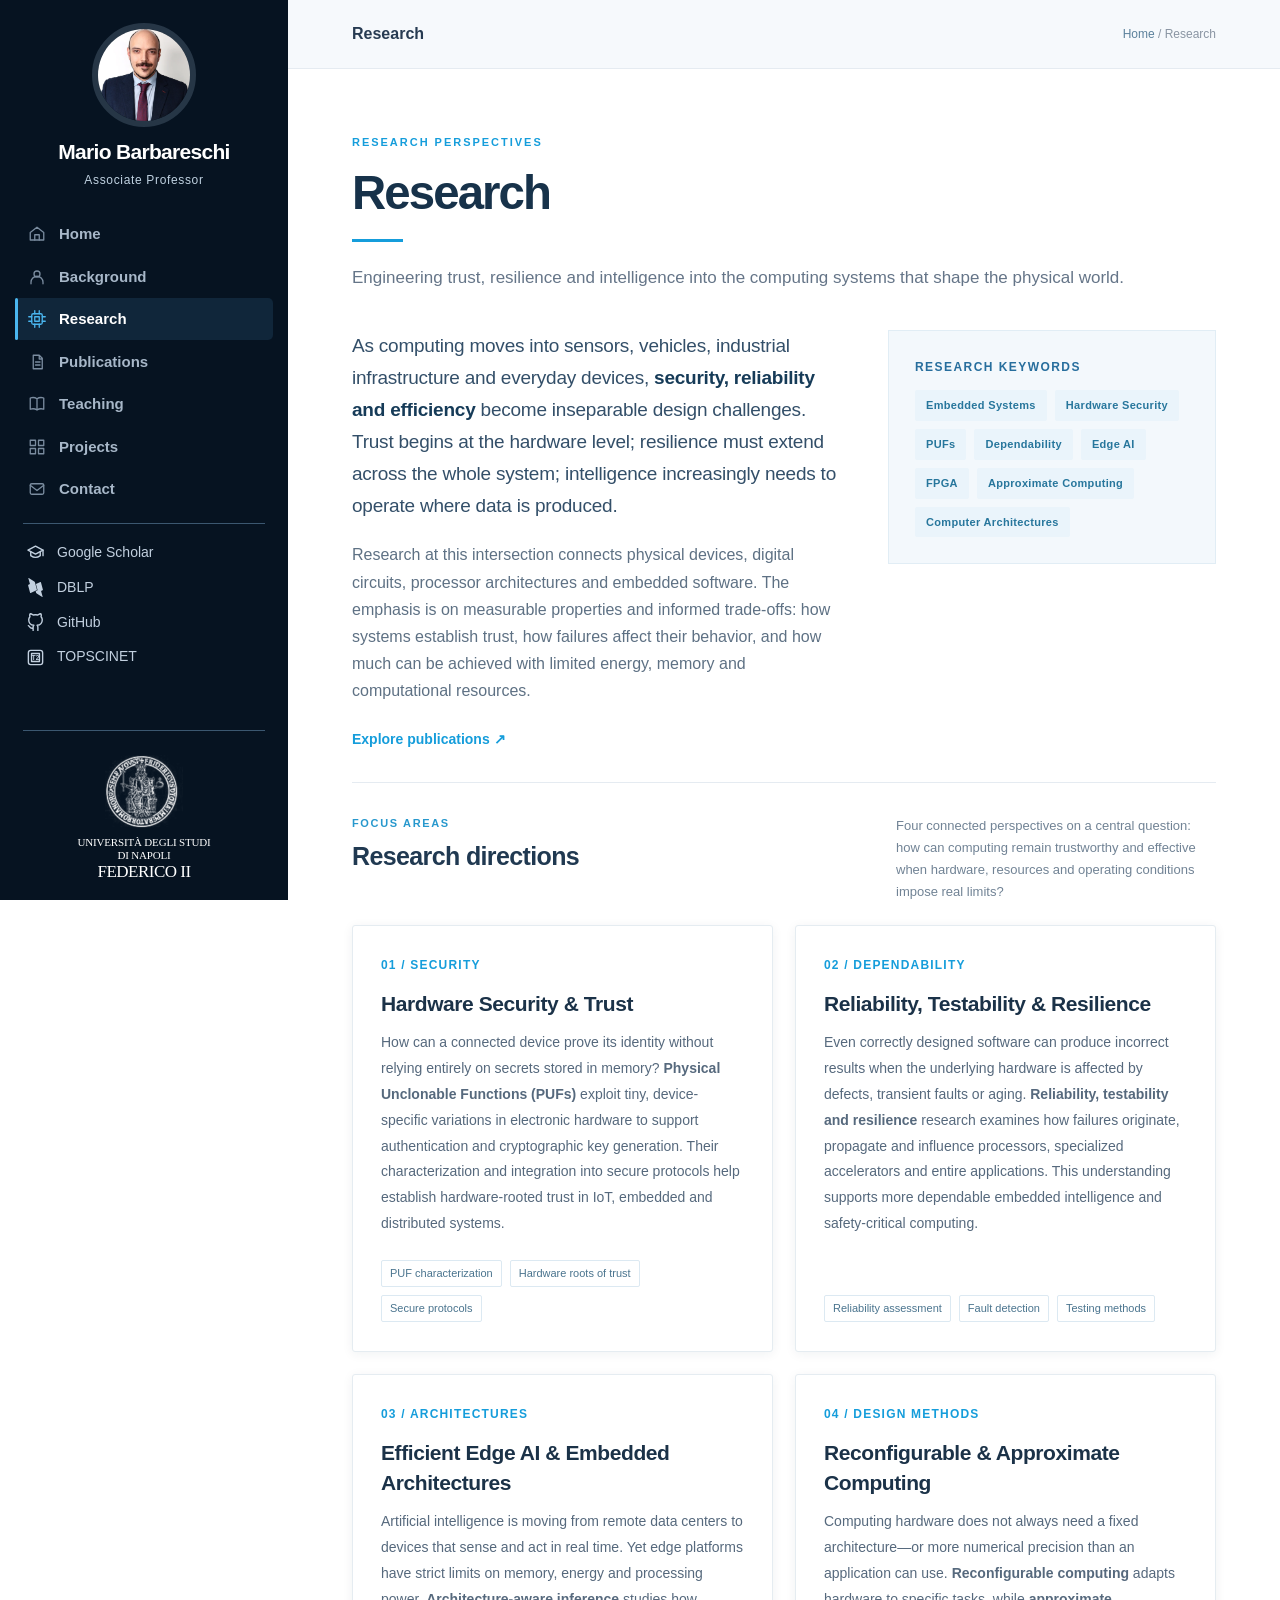
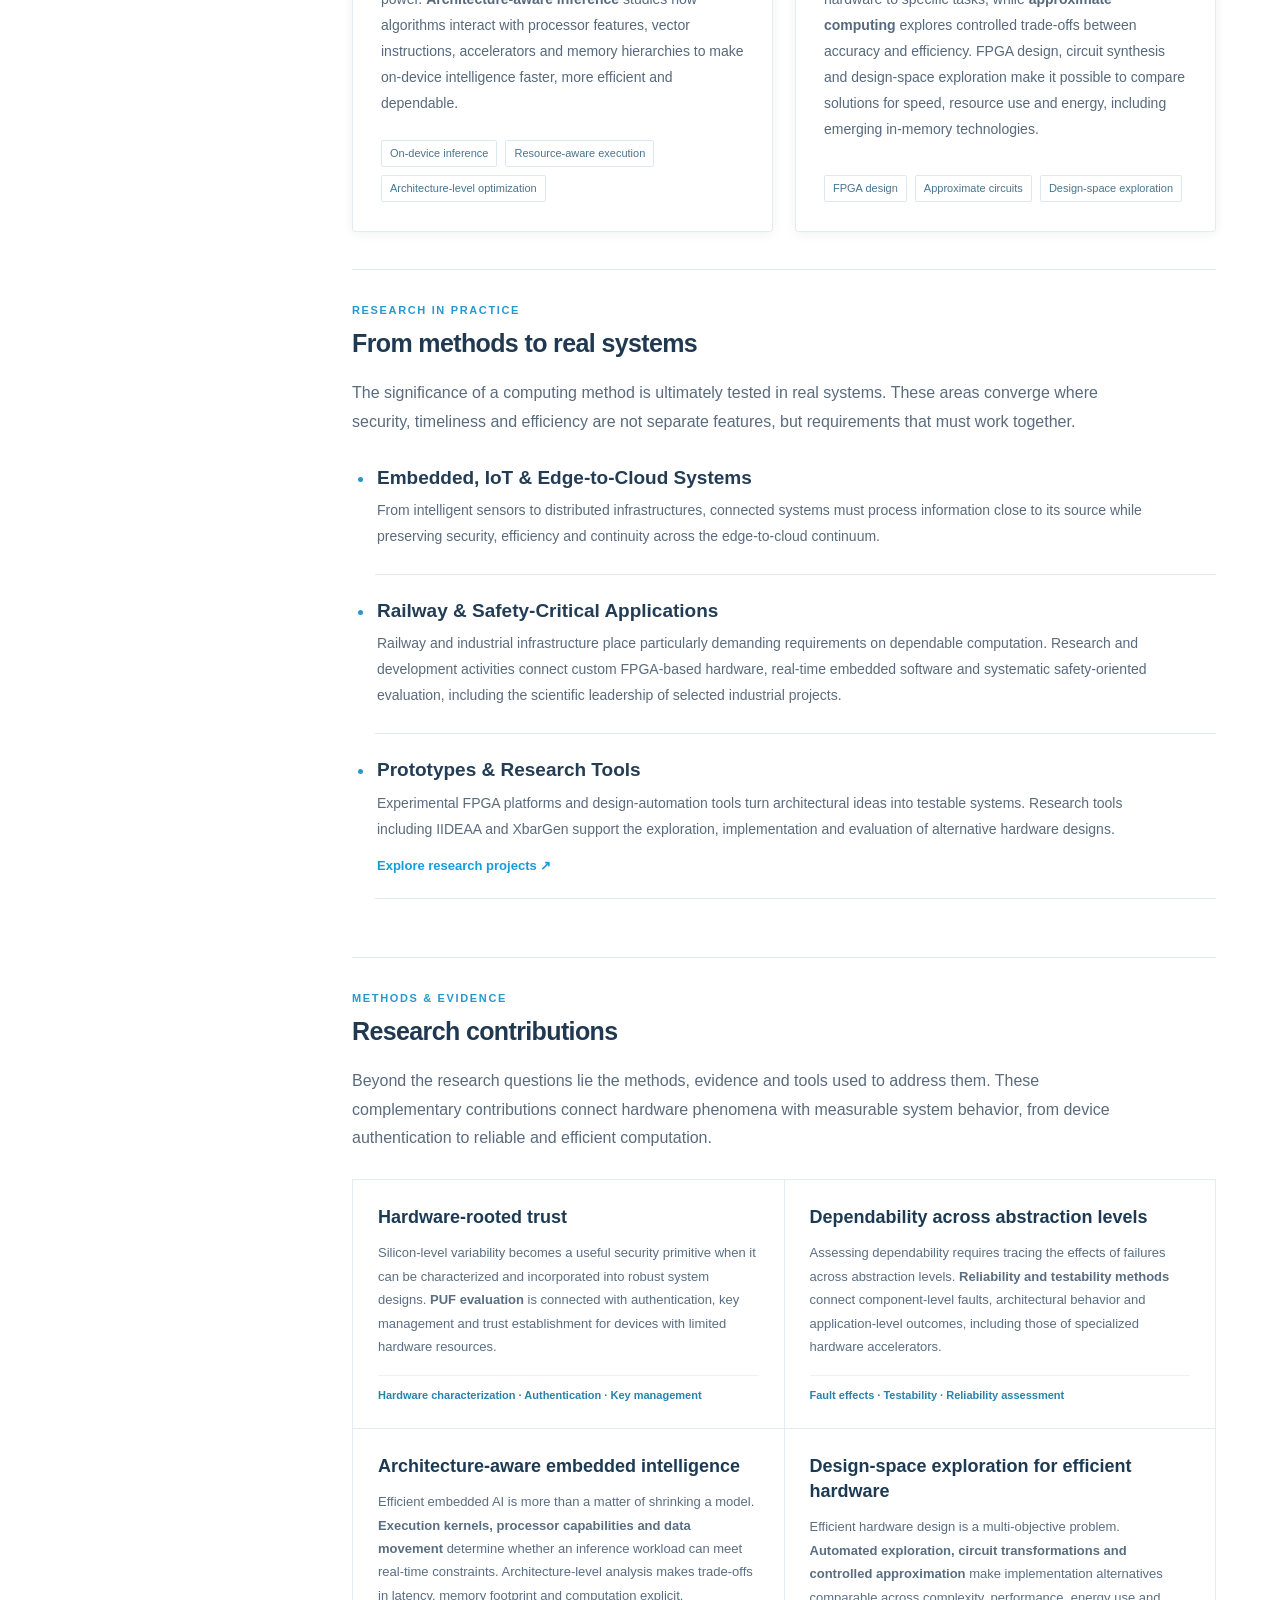
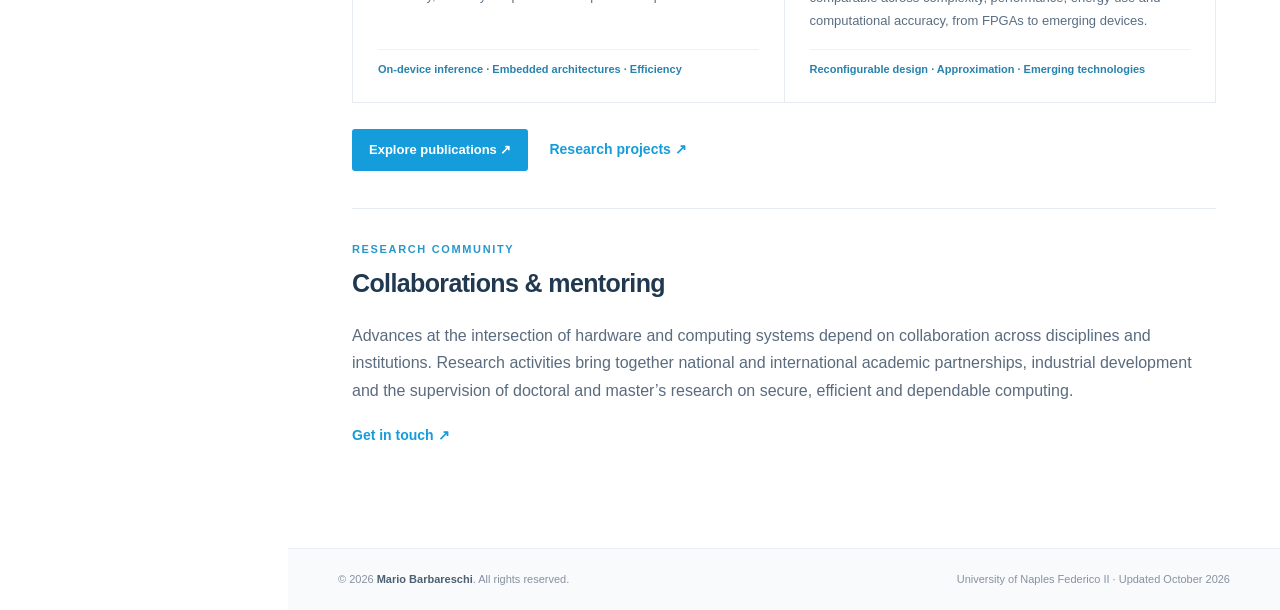
==== commit e3f6b8ea: "Research update" ====
--- a/site/research.html
+++ b/site/research.html
@@ -4,9 +4,9 @@
   <meta charset="utf-8">
   <meta name="viewport" content="width=device-width, initial-scale=1">
   <meta name="theme-color" content="#061321">
-  <meta name="description" content="Hardware security, dependable computing, edge AI, FPGA and approximate computing research by Mario Barbareschi at the University of Naples Federico II">
+  <meta name="description" content="Research on hardware security, dependable computing, efficient edge AI and reconfigurable architectures at the University of Naples Federico II">
   <meta property="og:title" content="Research | Mario Barbareschi">
-  <meta property="og:description" content="Hardware security, dependable computing, edge AI, FPGA and approximate computing research by Mario Barbareschi at the University of Naples Federico II">
+  <meta property="og:description" content="Research on hardware security, dependable computing, efficient edge AI and reconfigurable architectures at the University of Naples Federico II">
   <meta property="og:type" content="website">
   <meta property="og:image" content="assets/images/iwasi-hero.webp">
   <title>Research | Mario Barbareschi</title>
@@ -44,16 +44,16 @@
   <main class="site-main" id="main"><header class="page-breadcrumb"><strong>Research</strong><span><a href="index.html">Home</a> / Research</span></header>
     <div class="page-layout">
   <div class="page-header">
-    <div class="kicker">Research profile</div>
+    <div class="kicker">Research perspectives</div>
     <h1>Research</h1>
     <span class="title-rule"></span>
-    <p class="page-lead">From hardware design to trustworthy and efficient embedded intelligence.</p>
+    <p class="page-lead">Engineering trust, resilience and intelligence into the computing systems that shape the physical world.</p>
   </div>
 
   <div class="research-intro">
     <div>
-      <p class="research-statement">My research investigates how computing systems can be made <strong>more secure, dependable and efficient</strong>, with a particular focus on embedded platforms and resource-constrained devices.</p>
-      <p>I work across the hardware–software boundary: from digital circuits and processor architectures to embedded applications and connected systems. My activities combine theoretical methods, design automation, prototyping and experimental evaluation, often in collaboration with academic partners and industry.</p>
+      <p class="research-statement">As computing moves into sensors, vehicles, industrial infrastructure and everyday devices, <strong>security, reliability and efficiency</strong> become inseparable design challenges. Trust begins at the hardware level; resilience must extend across the whole system; intelligence increasingly needs to operate where data is produced.</p>
+      <p>Research at this intersection connects physical devices, digital circuits, processor architectures and embedded software. The emphasis is on measurable properties and informed trade-offs: how systems establish trust, how failures affect their behavior, and how much can be achieved with limited energy, memory and computational resources.</p>
       <a class="accent-link" href="publications.html">Explore publications &#8599;</a>
     </div>
     <aside class="research-aside" aria-label="Research keywords">
@@ -77,31 +77,31 @@
         <div class="research-section-kicker">Focus areas</div>
         <h2 id="directions-heading">Research directions</h2>
       </div>
-      <p>Four complementary lines of work, connected by hardware awareness and system-level evaluation.</p>
+      <p>Four connected perspectives on a central question: how can computing remain trustworthy and effective when hardware, resources and operating conditions impose real limits?</p>
     </div>
     <div class="research-focus">
       <article class="info-card research-detail">
         <div class="card-symbol">01 / Security</div>
         <h3>Hardware Security &amp; Trust</h3>
-        <p>I study hardware-rooted mechanisms for establishing trust in embedded and distributed systems. A central topic is the design and evaluation of <strong>Physical Unclonable Functions (PUFs)</strong> and their use in authentication, secure key management and attestation, including protocols for IoT and edge devices.</p>
+        <p>How can a connected device prove its identity without relying entirely on secrets stored in memory? <strong>Physical Unclonable Functions (PUFs)</strong> exploit tiny, device-specific variations in electronic hardware to support authentication and cryptographic key generation. Their characterization and integration into secure protocols help establish hardware-rooted trust in IoT, embedded and distributed systems.</p>
         <div class="research-keywords" aria-label="Key topics"><span>PUF characterization</span><span>Hardware roots of trust</span><span>Secure protocols</span></div>
       </article>
       <article class="info-card research-detail">
         <div class="card-symbol">02 / Dependability</div>
         <h3>Reliability, Testability &amp; Resilience</h3>
-        <p>My work addresses the assessment and improvement of computing-system reliability, from <strong>hardware accelerators</strong> to embedded processor architectures. It includes fault detection, testability analysis and evaluation techniques for dependable execution, with particular interest in machine-learning workloads and safety-critical systems.</p>
+        <p>Even correctly designed software can produce incorrect results when the underlying hardware is affected by defects, transient faults or aging. <strong>Reliability, testability and resilience</strong> research examines how failures originate, propagate and influence processors, specialized accelerators and entire applications. This understanding supports more dependable embedded intelligence and safety-critical computing.</p>
         <div class="research-keywords" aria-label="Key topics"><span>Reliability assessment</span><span>Fault detection</span><span>Testing methods</span></div>
       </article>
       <article class="info-card research-detail">
         <div class="card-symbol">03 / Architectures</div>
         <h3>Efficient Edge AI &amp; Embedded Architectures</h3>
-        <p>I investigate how intelligent workloads can run efficiently on devices with limited memory and processing resources. The focus is on <strong>architecture-aware inference</strong>, computational latency and resource usage, including the exploitation of processor features, hardware acceleration and hardware–software co-design.</p>
+        <p>Artificial intelligence is moving from remote data centers to devices that sense and act in real time. Yet edge platforms have strict limits on memory, energy and processing power. <strong>Architecture-aware inference</strong> studies how algorithms interact with processor features, vector instructions, accelerators and memory hierarchies to make on-device intelligence faster, more efficient and dependable.</p>
         <div class="research-keywords" aria-label="Key topics"><span>On-device inference</span><span>Resource-aware execution</span><span>Architecture-level optimization</span></div>
       </article>
       <article class="info-card research-detail">
         <div class="card-symbol">04 / Design methods</div>
         <h3>Reconfigurable &amp; Approximate Computing</h3>
-        <p>Another part of my research concerns <strong>FPGA-based design</strong>, circuit synthesis and systematic design-space exploration. I explore approximation techniques to trade numerical precision for efficiency, alongside emerging implementation technologies such as memristor-based logic and in-memory computing.</p>
+        <p>Computing hardware does not always need a fixed architecture—or more numerical precision than an application can use. <strong>Reconfigurable computing</strong> adapts hardware to specific tasks, while <strong>approximate computing</strong> explores controlled trade-offs between accuracy and efficiency. FPGA design, circuit synthesis and design-space exploration make it possible to compare solutions for speed, resource use and energy, including emerging in-memory technologies.</p>
         <div class="research-keywords" aria-label="Key topics"><span>FPGA design</span><span>Approximate circuits</span><span>Design-space exploration</span></div>
       </article>
     </div>
@@ -110,24 +110,24 @@
   <section class="content-section" id="research-applications" aria-labelledby="applications-heading">
     <div class="research-section-kicker">Research in practice</div>
     <h2 id="applications-heading">From methods to real systems</h2>
-    <p class="research-section-lead">These research directions meet in applications where computing resources, security requirements and dependable operation must be considered together.</p>
+    <p class="research-section-lead">The significance of a computing method is ultimately tested in real systems. These areas converge where security, timeliness and efficiency are not separate features, but requirements that must work together.</p>
     <ul class="research-context-grid">
       <li class="research-context-item">
         <div>
           <h3>Embedded, IoT &amp; Edge-to-Cloud Systems</h3>
-          <p>Secure and efficient computation for sensing platforms, connected devices and distributed architectures spanning the edge and cloud.</p>
+          <p>From intelligent sensors to distributed infrastructures, connected systems must process information close to its source while preserving security, efficiency and continuity across the edge-to-cloud continuum.</p>
         </div>
       </li>
       <li class="research-context-item">
         <div>
           <h3>Railway &amp; Safety-Critical Applications</h3>
-          <p>Research-informed design of safety-critical systems in industrial collaborations, including custom FPGA-based boards and real-time embedded software. In these activities, I serve as scientific lead for selected development projects.</p>
+          <p>Railway and industrial infrastructure place particularly demanding requirements on dependable computation. Research and development activities connect custom FPGA-based hardware, real-time embedded software and systematic safety-oriented evaluation, including the scientific leadership of selected industrial projects.</p>
         </div>
       </li>
       <li class="research-context-item">
         <div>
           <h3>Prototypes &amp; Research Tools</h3>
-          <p>Implementation and evaluation through FPGA prototypes, experimental platforms and design-automation tools, including previous work on IIDEAA and XbarGen.</p>
+          <p>Experimental FPGA platforms and design-automation tools turn architectural ideas into testable systems. Research tools including IIDEAA and XbarGen support the exploration, implementation and evaluation of alternative hardware designs.</p>
           <a class="accent-link" href="projects.html">Explore research projects &#8599;</a>
         </div>
       </li>
@@ -135,28 +135,28 @@
   </section>
 
   <section class="content-section" id="research-contributions" aria-labelledby="contributions-heading">
-    <div class="research-section-kicker">Research outcomes</div>
+    <div class="research-section-kicker">Methods &amp; evidence</div>
     <h2 id="contributions-heading">Research contributions</h2>
-    <p class="research-section-lead">Four recurring contributions connect the methods I investigate with the systems I design and evaluate. Publications documenting these activities are collected separately in the Publications page.</p>
+    <p class="research-section-lead">Beyond the research questions lie the methods, evidence and tools used to address them. These complementary contributions connect hardware phenomena with measurable system behavior, from device authentication to reliable and efficient computation.</p>
     <div class="research-contributions">
       <article class="research-contribution">
         <h3>Hardware-rooted trust</h3>
-        <p>I study how <strong>Physical Unclonable Functions (PUFs)</strong> can be characterized and used as security primitives in embedded devices. This work combines hardware evaluation with the design of authentication and key-management mechanisms suitable for constrained platforms.</p>
+        <p>Silicon-level variability becomes a useful security primitive when it can be characterized and incorporated into robust system designs. <strong>PUF evaluation</strong> is connected with authentication, key management and trust establishment for devices with limited hardware resources.</p>
         <div class="research-contribution-tags">Hardware characterization · Authentication · Key management</div>
       </article>
       <article class="research-contribution">
         <h3>Dependability across abstraction levels</h3>
-        <p>I develop and apply approaches for assessing the <strong>reliability and testability</strong> of embedded computing platforms and specialized accelerators. The goal is to connect faults and architectural behaviour with their effects on application-level operation.</p>
+        <p>Assessing dependability requires tracing the effects of failures across abstraction levels. <strong>Reliability and testability methods</strong> connect component-level faults, architectural behavior and application-level outcomes, including those of specialized hardware accelerators.</p>
         <div class="research-contribution-tags">Fault effects · Testability · Reliability assessment</div>
       </article>
       <article class="research-contribution">
         <h3>Architecture-aware embedded intelligence</h3>
-        <p>I investigate how <strong>AI inference</strong> can be mapped efficiently onto resource-constrained hardware. By studying architectural features, execution kernels and hardware–software interactions, this work explores trade-offs in memory use, latency and computational resources.</p>
+        <p>Efficient embedded AI is more than a matter of shrinking a model. <strong>Execution kernels, processor capabilities and data movement</strong> determine whether an inference workload can meet real-time constraints. Architecture-level analysis makes trade-offs in latency, memory footprint and computation explicit.</p>
         <div class="research-contribution-tags">On-device inference · Embedded architectures · Efficiency</div>
       </article>
       <article class="research-contribution">
         <h3>Design-space exploration for efficient hardware</h3>
-        <p>I explore methods and tools for comparing alternative circuit implementations, from <strong>FPGA-based and approximate computing</strong> to emerging devices such as memristors. This work investigates trade-offs among implementation complexity, performance and computational accuracy.</p>
+        <p>Efficient hardware design is a multi-objective problem. <strong>Automated exploration, circuit transformations and controlled approximation</strong> make implementation alternatives comparable across complexity, performance, energy use and computational accuracy, from FPGAs to emerging devices.</p>
         <div class="research-contribution-tags">Reconfigurable design · Approximation · Emerging technologies</div>
       </article>
     </div>
@@ -169,7 +169,7 @@
   <section class="content-section" id="research-collaboration" aria-labelledby="collaboration-heading">
     <div class="research-section-kicker">Research community</div>
     <h2 id="collaboration-heading">Collaborations &amp; mentoring</h2>
-    <p>My research activities involve collaborations with national and international academic institutions and industrial partners. They also provide the setting for supervising Ph.D. and M.Sc. research projects on secure, efficient and dependable embedded computing.</p>
+    <p>Advances at the intersection of hardware and computing systems depend on collaboration across disciplines and institutions. Research activities bring together national and international academic partnerships, industrial development and the supervision of doctoral and master’s research on secure, efficient and dependable computing.</p>
     <a class="accent-link" href="contact.html">Get in touch &#8599;</a>
   </section>
 </div><footer class="site-footer"><span>&copy; 2026 <strong>Mario Barbareschi</strong>. All rights reserved.</span><span>University of Naples Federico II &middot; Updated October 2026</span></footer></main>
